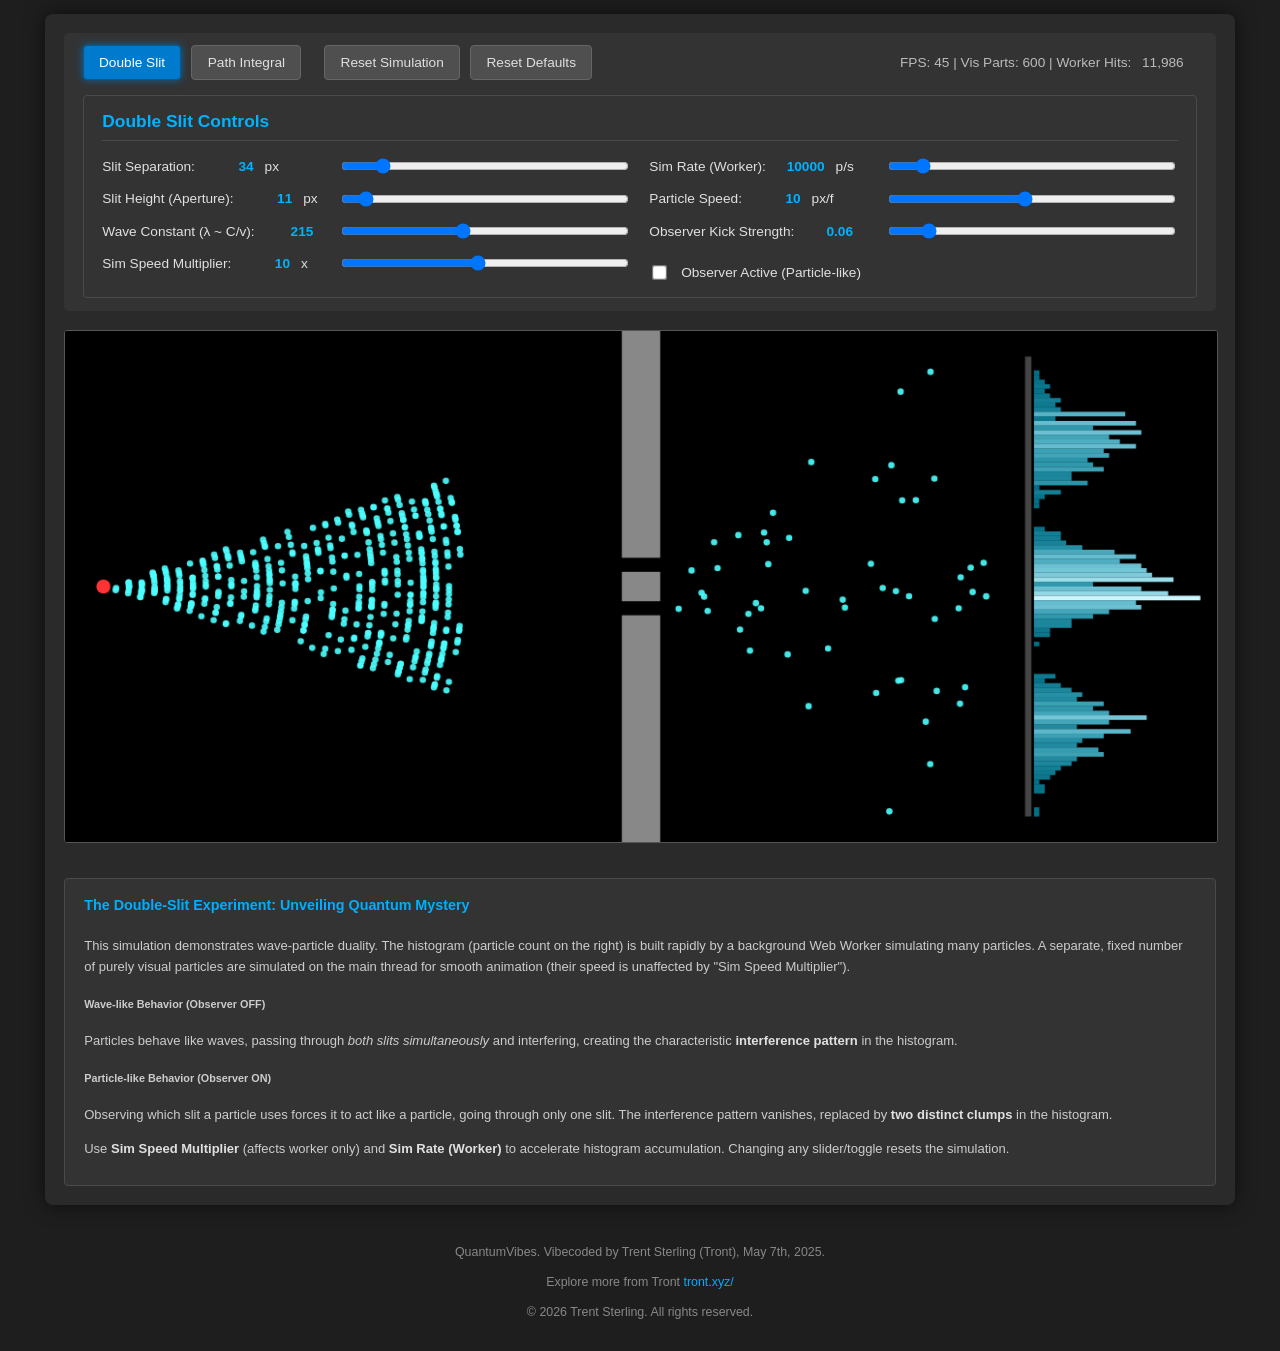
==== index.html @ 0eb5ff04 "Update index.html" ====
<!DOCTYPE html>
<html lang="en">
<head>
    <meta charset="UTF-8">
    <meta name="viewport" content="width=device-width, initial-scale=1.0">
    <title>QuantumVibes - Interactive Quantum Simulations by Trent Sterling</title>
    <meta name="description" content="Explore the mysteries of quantum mechanics with QuantumVibes, interactive Double-Slit and Path Integral simulations. Witness wave-particle duality and Feynman's path integrals. Vibecoded by Trent Sterling (Tront).">
    <meta name="keywords" content="QuantumVibes, quantum physics, double-slit experiment, path integral, Feynman diagrams, wave-particle duality, quantum simulation, interactive physics, physics visualization, Trent Sterling, Tront, HTML5 canvas, JavaScript simulation, web worker">
    <link rel="canonical" href="https://tront.xyz/quantumvibes/" />

    <!-- Open Graph / Facebook -->
    <meta property="og:type" content="website">
    <meta property="og:url" content="https://tront.xyz/quantumvibes/">
    <meta property="og:title" content="QuantumVibes - Interactive Quantum Simulations by Trent Sterling">
    <meta property="og:description" content="Explore wave-particle duality with interactive Double-Slit and Feynman's Path Integral simulations. Vibecoded by Trent Sterling (Tront).">
    <meta property="og:image" content="https://blog.tront.xyz/assets/img/tront.png">
    <meta property="og:image:type" content="image/png">
    <meta property="og:image:width" content="400">
    <meta property="og:image:height" content="400">

    <!-- Twitter -->
    <meta name="twitter:card" content="summary_large_image">
    <meta name="twitter:url" content="https://tront.xyz/quantumvibes/">
    <meta name="twitter:title" content="QuantumVibes - Interactive Quantum Simulations by Trent Sterling">
    <meta name="twitter:description" content="Explore wave-particle duality with interactive Double-Slit and Feynman's Path Integral simulations. Vibecoded by Trent Sterling (Tront).">
    <meta name="twitter:image" content="https://blog.tront.xyz/assets/img/tront.png">

    <link rel="icon" href="https://blog.tront.xyz/assets/img/tront.png" type="image/png">
    <style>
        /* CSS unchanged */
        body { background-color: #1e1e1e; color: #e0e0e0; font-family: 'Segoe UI', Tahoma, Geneva, Verdana, sans-serif; margin: 0; display: flex; flex-direction: column; align-items: center; padding-top: clamp(10px, 1.5vh, 20px); padding-bottom: clamp(10px, 1.5vh, 20px); font-size: clamp(10px, 0.9vw + 0.1vh, 16px); }
        #mainContainer { background-color: #2a2a2a; padding: clamp(10px, 1.5vw, 20px); border-radius: 8px; box-shadow: 0 0 20px rgba(0,0,0,0.6); width: clamp(700px, 90vw, 2200px); display: flex; flex-direction: column; gap: clamp(10px, 1.5vw, 20px); }
        #controlsContainer { background-color: #333; padding: clamp(0.8em, 1vw, 1.2em) clamp(1em, 1.5vw, 1.5em); border-radius: 5px; display: flex; flex-direction: column; gap: clamp(0.8em, 1.2vw, 1.2em); width: 100%; box-sizing: border-box; }
        .top-button-row { display: flex; gap: clamp(0.5em, 0.8vw, 0.8em); align-items: center; flex-wrap: wrap; }
        .control-group { border: 1px solid #4a4a4a; padding: clamp(0.8em, 1.2vw, 1.2em) clamp(1em, 1.8vw, 1.5em); border-radius: 4px; }
        .control-group h3 { margin-top: 0; margin-bottom: clamp(0.8em, 1.2vw, 1.2em); font-size: clamp(1.1em, 1.5vw, 1.4em); color: #00b3ff; border-bottom: 1px solid #4a4a4a; padding-bottom: clamp(0.4em, 0.6vw, 0.6em); }
        button { background-color: #4f4f4f; color: #e0e0e0; border: 1px solid #666; padding: clamp(0.5em, 0.7vw, 0.8em) clamp(0.8em, 1.2vw, 1.2em); border-radius: 4px; cursor: pointer; transition: background-color 0.2s, border-color 0.2s, box-shadow 0.2s; font-size: clamp(0.85em, 1.1vw, 1.1em); }
        button:hover { background-color: #5a5a5a; border-color: #777; }
        button.active { background-color: #007acc; color: white; border-color: #005c99; box-shadow: 0 0 8px rgba(0,122,204,0.7); }
        .control-row[title]:hover { position: relative; }
        .control-row[title]:hover::after { content: attr(title); position: absolute; left: 0; top: 100%; background-color: #222; color: #ddd; padding: 0.5em 0.8em; border-radius: 4px; font-size: 0.85em; white-space: nowrap; z-index: 10; border: 1px solid #555; box-shadow: 0 2px 5px rgba(0,0,0,0.3); margin-top: 0.3em; pointer-events: none; }
        input[type="range"] { flex-grow: 1; cursor: pointer; margin-left: 0.5em; min-width: 10em; }
        label { display: flex; align-items: center; gap: 0.5em; font-size: clamp(0.9em, 1.2vw, 1.1em); min-width: 17em; }
        label span { color: #00b3ff; font-weight: bold; min-width: 3.8em; text-align: right; margin-right: 0.3em; }
        input[type="checkbox"] { cursor: pointer; transform: scale(1.15); margin-right: 0.6em; accent-color: #007acc; }
        canvas { background-color: #000000; border: 1px solid #555; display: block; border-radius: 3px; width: 100%; height: auto; cursor: default;}
        canvas.pi-hover { cursor: grab; }
        canvas.pi-dragging { cursor: grabbing; }
        .perf-stats { font-size: clamp(0.9em, 1.1vw, 1.1em); color: #bbb; margin-left: auto; padding-right: 1em; white-space: nowrap; }
        .perf-stats #workerParticleCount { margin-left: 0.5em; }
        .ds-columns-container { display: flex; justify-content: space-between; gap: clamp(1em, 2vw, 1.5em); flex-wrap: wrap;}
        .ds-column { flex: 1; display: flex; flex-direction: column; gap: clamp(0.7em, 1vw, 1em); min-width: 300px;}
        .ds-column .control-row { margin-bottom: 0; display: flex; align-items: center; }
        .ds-column .control-row label { flex-shrink: 0; }
        .ds-column .control-row label[for="observer"] { min-width: unset; }
        .description-box { background-color: #333; color: #ccc; padding: clamp(0.8em, 1.2vw, 1.2em) clamp(1em, 1.5vw, 1.5em); border-radius: 4px; border: 1px solid #4a4a4a; font-size: clamp(0.85em, 1.1vw, 1.05em); line-height: 1.6; margin-top: clamp(10px, 1.5vw, 15px); }
        .description-box h4 { margin-top: 0; color: #00aeff; font-size: 1.1em; }
        .description-box p, .description-box ul { margin-bottom: 0.7em; }
        .description-box ul { margin-top: 0.3em; padding-left: 1.5em;}
        .description-box li { margin-bottom: 0.3em; }
        .description-box strong { color: #e0e0e0; }
        .footer-attribution { text-align: center; margin-top: clamp(20px, 3vh, 40px); padding-bottom: clamp(10px, 1.5vh, 20px); font-size: clamp(0.8em, 1vw, 1em); color: #888; }
        .footer-attribution p { margin-bottom: 0.25em; line-height: 1.4;}
        .footer-attribution a { color: #00aeff; text-decoration: none; }
        .footer-attribution a:hover { text-decoration: underline; }
    </style>
</head>
<body>
    <div id="mainContainer">
        <div id="controlsContainer">
            <div class="top-button-row">
                <button id="btnDoubleSlit" class="active">Double Slit</button>
                <button id="btnPathIntegral">Path Integral</button>
                <button id="btnResetSimulation" style="margin-left: clamp(0.5em, 1vw, 1em);" title="Clears current simulation data and restarts.">Reset Simulation</button>
                <button id="btnResetDefaults" title="Resets all settings to their original defaults and clears the simulation.">Reset Defaults</button>
                <div class="perf-stats">
                    FPS: <span id="fpsDisplay">--</span> | Vis Parts: <span id="particleCountDisplay">--</span>
                    <span id="workerParticleCountLabel" style="display:none;">| Worker Hits: <span id="workerParticleCount">0</span></span>
                </div>
            </div>
            <div id="doubleSlitControls" class="control-group">
                 <h3>Double Slit Controls</h3>
                 <div class="ds-columns-container">
                     <div class="ds-column">
                         <div class="control-row" title="Distance between the centers of the two slits.">
                             <label for="slitSeparation">Slit Separation: <span id="slitSeparationValue"></span>px</label>
                             <input type="range" id="slitSeparation" min="10" max="200">
                         </div>
                         <div class="control-row" title="Vertical opening size of each slit.">
                             <label for="slitHeight">Slit Height (Aperture): <span id="slitHeightValue"></span>px</label>
                             <input type="range" id="slitHeight" min="5" max="100">
                         </div>
                         <div class="control-row" title="Controls effective particle wavelength (λ ≈ C/speed).">
                             <label for="lambdaConstant">Wave Constant (λ ~ C/v): <span id="lambdaConstantValue"></span></label>
                             <input type="range" id="lambdaConstant" min="10" max="500" step="5">
                         </div>
                         <div class="control-row" title="Simulation speed multiplier for the background worker thread. Does NOT affect visual particle speed.">
                            <label for="simulationSpeedMultiplier">Sim Speed Multiplier: <span id="simulationSpeedMultiplierValue"></span>x</label>
                            <input type="range" id="simulationSpeedMultiplier" min="1" max="20" step="1">
                        </div>
                     </div>
                     <div class="ds-column">
                         <div class="control-row" title="Target simulation rate (particles/sec) for the background worker.">
                             <label for="particleRate">Sim Rate (Worker): <span id="particleRateValue"></span> p/s</label>
                             <input type="range" id="particleRate" min="100" max="100000" step="100">
                         </div>
                         <div class="control-row" title="Base speed of individual particles (visual and worker).">
                             <label for="particleSpeed">Particle Speed: <span id="particleSpeedValue"></span> px/f</label>
                             <input type="range" id="particleSpeed" min="1" max="20" step="0.1">
                         </div>
                          <div class="control-row" title="Amount of random angular deflection for observed particles.">
                             <label for="observerKickStrength">Observer Kick Strength: <span id="observerKickStrengthValue"></span></label>
                             <input type="range" id="observerKickStrength" min="0.0" max="0.5" step="0.01">
                         </div>
                         <div class="control-row" style="padding-top: 0.8em; justify-content: flex-start;" title="Toggle wave vs particle behavior. Resets simulation.">
                             <label for="observer"><input type="checkbox" id="observer"> Observer Active (Particle-like)</label>
                         </div>
                     </div>
                 </div>
             </div>
             <div id="pathIntegralControls" class="control-group" style="display:none;">
                 <h3>Path Integral Controls</h3>
                 <div class="control-row" title="Total number of random paths sampled from point A to B.">
                    <label for="numPaths">Number of Paths: <span id="numPathsValue"></span></label>
                    <input type="range" id="numPaths" min="10" max="2000" step="10">
                </div>
                <div class="control-row" title="Maximum random sideways deviation (wiggle) for path segments.">
                    <label for="wiggleAmplitude">Wiggle Amplitude: <span id="wiggleAmplitudeValue"></span>px</label>
                    <input type="range" id="wiggleAmplitude" min="0" max="300">
                </div>
                <div class="control-row" title="Number of straight line segments used to construct each random path.">
                    <label for="numSegments">Segments per Path: <span id="numSegmentsValue"></span></label>
                    <input type="range" id="numSegments" min="1" max="50">
                </div>
            </div>
        </div>
        <canvas id="simulationCanvas"></canvas>
        <div id="doubleSlitDescription" class="description-box">
             <h4>The Double-Slit Experiment: Unveiling Quantum Mystery</h4>
             <p>This simulation demonstrates wave-particle duality. The histogram (particle count on the right) is built rapidly by a background Web Worker simulating many particles. A separate, fixed number of purely visual particles are simulated on the main thread for smooth animation (their speed is unaffected by "Sim Speed Multiplier").</p>
             <h5>Wave-like Behavior (Observer OFF)</h5>
             <p>Particles behave like waves, passing through <em>both slits simultaneously</em> and interfering, creating the characteristic <strong>interference pattern</strong> in the histogram.</p>
             <h5>Particle-like Behavior (Observer ON)</h5>
             <p>Observing which slit a particle uses forces it to act like a particle, going through only one slit. The interference pattern vanishes, replaced by <strong>two distinct clumps</strong> in the histogram.</p>
             <p>Use <strong>Sim Speed Multiplier</strong> (affects worker only) and <strong>Sim Rate (Worker)</strong> to accelerate histogram accumulation. Changing any slider/toggle resets the simulation.</p>
         </div>
         <div id="pathIntegralDescription" class="description-box" style="display:none;">
             <h4>Path Integral Explorer</h4>
             <p>Illustrates Feynman's Path Integral formulation: a particle explores <strong>all possible paths simultaneously</strong> from A to B. Each path's "action" (simplified as length) determines its contribution. Paths near the <strong>least action path (bright green)</strong> contribute most. Drag A & B (paths update on release) or use sliders (paths update after you stop) to explore.</p>
         </div>
    </div>
    <div class="footer-attribution">
        <p>QuantumVibes. Vibecoded by Trent Sterling (Tront), May 7th, 2025.</p>
        <p>Explore more from Tront <a href="https://tront.xyz/" target="_blank" rel="noopener noreferrer">tront.xyz/</a></p>
        <p>&copy; <span id="current-year-qv">2025</span> Trent Sterling. All rights reserved.</p>
    </div>

    <script id="particleWorkerSource" type="javascript/worker">
        // Worker script unchanged
        let workerDsState = { particles: [], histogram: new Array(100).fill(0), HISTOGRAM_BINS: 100, emitterX: 0, emitterY: 0, barrierX: 0, barrierThickness: 0, detectorX: 0, detectorStartY: 0, detectorHeight: 0, canvasWidth: 0, canvasHeight: 0, };
        let workerDsParams = {};
        let timeSinceLastEmission_worker = 0;
        let lastWorkerLoopTime = 0;
        let workerSimIntervalId = null;
        let totalSimulatedInWorker = 0;
        const HISTOGRAM_BATCH_SIZE = 200;
        let histogramUpdateCount = 0;
        function emitParticle_worker() { const angle = (Math.random() - 0.5) * 0.6; const speed_scaled = workerDsParams.particleSpeed * (workerDsState.canvasWidth / 900); workerDsState.particles.push({ x: workerDsState.emitterX, y: workerDsState.emitterY, vx: speed_scaled * Math.cos(angle), vy: speed_scaled * Math.sin(angle), age: 0, maxAge: (workerDsState.canvasWidth / Math.max(0.1, speed_scaled)) * 1.6, isWave: !workerDsParams.observer, passedSlitPlane: false, slitPassed: 0, id: Math.random() }); }
        function updateSimulation_worker(deltaTime) { if (!workerDsParams.particleRate) return; timeSinceLastEmission_worker += deltaTime; const emissionInterval = 1000 / workerDsParams.particleRate; let emittedThisFrame = 0; while (timeSinceLastEmission_worker >= emissionInterval) { if (workerDsState.particles.length < 100000) { emitParticle_worker(); emittedThisFrame++; } timeSinceLastEmission_worker -= emissionInterval; } totalSimulatedInWorker += emittedThisFrame; for (let i = workerDsState.particles.length - 1; i >= 0; i--) { const p = workerDsState.particles[i]; const prevX = p.x; p.x += p.vx; p.y += p.vy; p.age++; if (p.age > p.maxAge || p.x < -10 || p.y < -10 || p.y > workerDsState.canvasHeight + 10 || p.x > workerDsState.canvasWidth + 20) { workerDsState.particles.splice(i, 1); continue; } if (!p.passedSlitPlane && p.x >= workerDsState.barrierX && prevX < workerDsState.barrierX + workerDsState.barrierThickness) { let yAtBarrierFront = p.y; if (prevX < workerDsState.barrierX && p.x >= workerDsState.barrierX) { const t = (workerDsState.barrierX - prevX) / (p.vx || 1e-6); yAtBarrierFront = (p.y - p.vy) + p.vy * t; } p.passedSlitPlane = true; const actualSlitSeparation = workerDsParams.slitSeparation * (workerDsState.canvasHeight / 400); const actualSlitHeight = workerDsParams.slitHeight * (workerDsState.canvasHeight / 400); const slit1_y_top = workerDsState.emitterY - actualSlitSeparation / 2 - actualSlitHeight / 2; const slit1_y_bottom = slit1_y_top + actualSlitHeight; const slit2_y_top = workerDsState.emitterY + actualSlitSeparation / 2 - actualSlitHeight / 2; const slit2_y_bottom = slit2_y_top + actualSlitHeight; const inSlit1 = (yAtBarrierFront >= slit1_y_top && yAtBarrierFront <= slit1_y_bottom); const inSlit2 = (yAtBarrierFront >= slit2_y_top && yAtBarrierFront <= slit2_y_bottom); if (!inSlit1 && !inSlit2 && p.x < workerDsState.barrierX + workerDsState.barrierThickness) { workerDsState.particles.splice(i, 1); continue; } if (!inSlit1 && !inSlit2) { workerDsState.particles.splice(i, 1); continue; } let y_final_on_detector; const distSlitScreen = workerDsState.detectorX - workerDsState.barrierX; const speed_scaled = workerDsParams.particleSpeed * (workerDsState.canvasWidth / 900); if (p.isWave) { p.slitPassed = inSlit1 ? 1 : (inSlit2 ? 2 : 0); const lambda = workerDsParams.lambdaConstant / Math.max(0.1, speed_scaled); let attempts = 0; const MAX_ATTEMPTS = 250; while (attempts < MAX_ATTEMPTS) { const rand_y_rel = (Math.random() - 0.5) * (workerDsState.detectorHeight * 1.5); const sinc_arg = (Math.PI * actualSlitHeight * rand_y_rel) / (lambda * distSlitScreen); let diff_factor = (Math.abs(sinc_arg) > 1e-6) ? Math.pow(Math.sin(sinc_arg) / sinc_arg, 2) : 1.0; const int_arg = Math.PI * actualSlitSeparation * rand_y_rel / (lambda * distSlitScreen); const int_factor = Math.pow(Math.cos(int_arg), 2); if (Math.random() < (diff_factor * int_factor)) { y_final_on_detector = workerDsState.emitterY + rand_y_rel; break; } attempts++; } if (y_final_on_detector === undefined) {  const target_y_offset = (yAtBarrierFront - workerDsState.emitterY) * (distSlitScreen / (workerDsState.barrierX - workerDsState.emitterX)); y_final_on_detector = workerDsState.emitterY + target_y_offset; } } else { p.slitPassed = inSlit1 ? 1 : 2; const y_slit_center = (p.slitPassed === 1) ? (slit1_y_top + actualSlitHeight / 2) : (slit2_y_top + actualSlitHeight / 2); const ideal_y = workerDsState.emitterY + (y_slit_center - workerDsState.emitterY) * (workerDsState.detectorX - workerDsState.emitterX) / (workerDsState.barrierX - workerDsState.emitterX); const max_spread = distSlitScreen * Math.tan(workerDsParams.observerKickStrength); y_final_on_detector = ideal_y + (Math.random() - 0.5) * 2 * max_spread; } const angle_target = Math.atan2(y_final_on_detector - p.y, workerDsState.detectorX - p.x); p.vx = speed_scaled * Math.cos(angle_target); p.vy = speed_scaled * Math.sin(angle_target); } if (p.x - p.vx < workerDsState.detectorX && p.x >= workerDsState.detectorX) { const t = (workerDsState.detectorX - (p.x - p.vx)) / (p.vx || 1e-6); const y_at_detector = (p.y - p.vy) + p.vy * t; if (y_at_detector >= workerDsState.detectorStartY && y_at_detector <= workerDsState.detectorStartY + workerDsState.detectorHeight) { const binIndex = Math.floor(((y_at_detector - workerDsState.detectorStartY) / workerDsState.detectorHeight) * workerDsState.HISTOGRAM_BINS); if (binIndex >= 0 && binIndex < workerDsState.HISTOGRAM_BINS) { workerDsState.histogram[binIndex]++; histogramUpdateCount++; } } workerDsState.particles.splice(i, 1); continue; } } if (histogramUpdateCount >= HISTOGRAM_BATCH_SIZE) { self.postMessage({ type: 'histogram_batch', histogram: workerDsState.histogram, totalSimulated: totalSimulatedInWorker }); histogramUpdateCount = 0; } }
        function workerLoop() { const now = performance.now(); const deltaTime = now - (lastWorkerLoopTime || now); lastWorkerLoopTime = now; const effectiveDeltaTime = Math.min(deltaTime, 100); const multiplier = workerDsParams.simulationSpeedMultiplier || 1; for (let i = 0; i < multiplier; i++) { updateSimulation_worker(effectiveDeltaTime / multiplier); } }
        self.onmessage = function(e) { const msg = e.data; switch(msg.type) { case 'init': case 'params_update': workerDsParams = msg.dsParams; workerDsState = { ...workerDsState, ...msg.simGeometry }; workerDsState.particles = []; workerDsState.histogram.fill(0); totalSimulatedInWorker = 0; histogramUpdateCount = 0; timeSinceLastEmission_worker = 0; lastWorkerLoopTime = performance.now(); if (!workerSimIntervalId && workerDsParams.particleRate > 0) { workerSimIntervalId = setInterval(workerLoop, 16); } else if (workerSimIntervalId && (workerDsParams.particleRate === 0 || !workerDsParams.particleRate)) { clearInterval(workerSimIntervalId); workerSimIntervalId = null; } self.postMessage({ type: 'histogram_batch', histogram: workerDsState.histogram, totalSimulated: totalSimulatedInWorker }); break; case 'reset': workerDsState.particles = []; workerDsState.histogram.fill(0); totalSimulatedInWorker = 0; histogramUpdateCount = 0; timeSinceLastEmission_worker = 0; self.postMessage({ type: 'histogram_batch', histogram: workerDsState.histogram, totalSimulated: totalSimulatedInWorker }); break; } };
    </script>

    <script>
        // Main JavaScript unchanged
        let currentMode = 'double-slit';
        let canvas, ctx, animationFrameId;
        let lastTimestamp = 0; 
        let frameCount = 0, lastFpsUpdate = 0;
        let fpsDisplay, particleCountDisplay, workerParticleCountLabel, workerParticleCountDisplay;

        const DESIGN_WIDTH = 900; const DESIGN_HEIGHT = 400;
        let particleWorker;
        let mainThreadTimeSinceLastEmission = 0;
        
        const MAIN_THREAD_MAX_VISUALS = 500; 
        const MAIN_THREAD_EMISSION_RATE_LIMIT = 1000;

        const dsState = { mainThreadParticles: [], histogram: new Array(100).fill(0), maxHistogramValue: 0, HISTOGRAM_BINS: 100, emitterX_base: 30, emitterY_base_factor: 0.5, barrierX_base_factor: 0.5, barrierThickness_base: 30, detectorX_base_from_right: 150, detectorWidth_base: 5, detectorHeight_base_factor: 0.9, detectorStartY_base_factor: 0.05, emitterX: 0, emitterY: 0, barrierX: 0, barrierThickness: 0, detectorX: 0, detectorWidth: 0, detectorHeight: 0, detectorStartY: 0, };
        
        const dsParams_initial = {
            slitSeparation: 34, slitHeight: 11, particleRate: 10000, particleSpeed: 10,   
            lambdaConstant: 215, observer: false, observerKickStrength: 0.06,
            simulationSpeedMultiplier: 10, 
        };
        let dsParams = { ...dsParams_initial };

        const piState = { paths: [], minActionPath: null, minAction: Infinity, maxAction: 0, pointA_x_base: 50, pointA_y_base_from_bottom: 50, pointB_x_base_from_right: 50, pointB_y_base_from_top: 50, pointA: {}, pointB: {}, draggingPoint: null, dragPointRadius_base: 7, needsRedraw: true, offscreenCanvas: null, offscreenCtx: null, };
        const piParams_initial = { numPaths: 150, wiggleAmplitude: 100, numSegments: 15 };
        let piParams = { ...piParams_initial };
        const PI_CONSTS = { MIN_PATH_OPACITY: 0.01, MAX_PATH_OPACITY: 0.45 };

        function debounce(func, delay) { let timeout; return function(...args) { clearTimeout(timeout); timeout = setTimeout(() => func.apply(this, args), delay); }; }
        const debouncedGeneratePathsForSliders = debounce(() => { if (currentMode === 'path-integral') { generatePaths(); } }, 250);

        window.addEventListener('DOMContentLoaded', () => {
             canvas = document.getElementById('simulationCanvas'); ctx = canvas.getContext('2d');
             fpsDisplay = document.getElementById('fpsDisplay'); particleCountDisplay = document.getElementById('particleCountDisplay');
             workerParticleCountLabel = document.getElementById('workerParticleCountLabel'); workerParticleCountDisplay = document.getElementById('workerParticleCount');
             piState.offscreenCanvas = document.createElement('canvas'); piState.offscreenCtx = piState.offscreenCanvas.getContext('2d');
             try { const workerScriptContent = document.getElementById('particleWorkerSource').textContent; const workerBlob = new Blob([workerScriptContent], { type: 'application/javascript' }); particleWorker = new Worker(URL.createObjectURL(workerBlob)); particleWorker.onmessage = handleWorkerMessage;
             } catch (e) { console.error("Failed to initialize Web Worker:", e); alert("Error: Could not start simulation worker."); }
             setupControls(); updateAllControlDisplays();
             resizeCanvasAndSim(); window.addEventListener('resize', debounce(resizeCanvasAndSim, 150));
             setupCanvasMouseEvents(); animationLoop(0);

             // Initialize current year in footer
            const currentYearQvEl = document.getElementById('current-year-qv');
            if (currentYearQvEl) {
                currentYearQvEl.textContent = new Date().getFullYear();
            }
         });
        
        function getSimGeometry() { return { emitterX: dsState.emitterX, emitterY: dsState.emitterY, barrierX: dsState.barrierX, barrierThickness: dsState.barrierThickness, detectorX: dsState.detectorX, detectorStartY: dsState.detectorStartY, detectorHeight: dsState.detectorHeight, canvasWidth: canvas.width, canvasHeight: canvas.height }; }
        
        function resizeCanvasAndSim() {
            const mainContainer = document.getElementById('mainContainer');
            const containerWidth = mainContainer.clientWidth;
            canvas.width = containerWidth;
            canvas.height = containerWidth * (DESIGN_HEIGHT / DESIGN_WIDTH);

            if (piState.offscreenCanvas) {
                piState.offscreenCanvas.width = canvas.width;
                piState.offscreenCanvas.height = canvas.height;
            }
            dsState.emitterX = canvas.width * (dsState.emitterX_base / DESIGN_WIDTH);
            dsState.emitterY = canvas.height * dsState.emitterY_base_factor;
            dsState.barrierThickness = Math.max(1, canvas.width * (dsState.barrierThickness_base / DESIGN_WIDTH));
            dsState.barrierX = canvas.width * dsState.barrierX_base_factor - dsState.barrierThickness / 2;
            dsState.detectorX = canvas.width - (canvas.width * (dsState.detectorX_base_from_right / DESIGN_WIDTH));
            dsState.detectorWidth = Math.max(1, canvas.width * (dsState.detectorWidth_base / DESIGN_WIDTH));
            dsState.detectorHeight = canvas.height * dsState.detectorHeight_base_factor;
            dsState.detectorStartY = canvas.height * dsState.detectorStartY_base_factor;

            if(piState.pointA) { 
                piState.pointA.x = canvas.width * (piState.pointA_x_base / DESIGN_WIDTH);
                piState.pointA.y = canvas.height - (canvas.height * (piState.pointA_y_base_from_bottom / DESIGN_HEIGHT));
            }
            if(piState.pointB) { 
                piState.pointB.x = canvas.width - (canvas.width * (piState.pointB_x_base_from_right / DESIGN_WIDTH));
                piState.pointB.y = canvas.height * (piState.pointB_y_base_from_top / DESIGN_HEIGHT);
            }

            if (ctx) resetSimulationState();
        }
        
        function resetSimulationState() { dsState.mainThreadParticles = []; clearHistogram(); mainThreadTimeSinceLastEmission = 0; if (currentMode === 'double-slit' && particleWorker) { particleWorker.postMessage({ type: 'params_update', dsParams: dsParams, simGeometry: getSimGeometry() }); workerParticleCountLabel.style.display = 'inline'; } else if (currentMode === 'path-integral' && ctx && piState.offscreenCtx) { piState.paths = []; piState.minAction = Infinity; piState.maxAction = 0; piState.minActionPath = null; piState.needsRedraw = true; generatePaths(); workerParticleCountLabel.style.display = 'none'; } }
        function handleWorkerMessage(e) { const msg = e.data; if (msg.type === 'histogram_batch') { dsState.histogram = msg.histogram; dsState.maxHistogramValue = 0; for (let i = 0; i < dsState.HISTOGRAM_BINS; i++) { if (dsState.histogram[i] > dsState.maxHistogramValue) { dsState.maxHistogramValue = dsState.histogram[i]; } } if (workerParticleCountDisplay) workerParticleCountDisplay.textContent = msg.totalSimulated.toLocaleString(); } }
        function clearHistogram() { dsState.histogram.fill(0); dsState.maxHistogramValue = 0; if (workerParticleCountDisplay) workerParticleCountDisplay.textContent = '0'; if (particleWorker && currentMode === 'double-slit') particleWorker.postMessage({ type: 'reset' }); }
        function resetToDefaults() { Object.assign(dsParams, dsParams_initial); Object.assign(piParams, piParams_initial); updateAllControlDisplays(); resetSimulationState(); }
        
        function updateAllControlDisplays() {
            Object.keys(dsParams_initial).forEach(id => { 
                const input = document.getElementById(id);
                const valueSpan = document.getElementById(id + 'Value');
                if (dsParams.hasOwnProperty(id)) {
                    if (input) {
                        if (input.type === 'checkbox') input.checked = dsParams[id];
                        else input.value = dsParams[id];
                    }
                    if (valueSpan) valueSpan.textContent = dsParams[id];
                }
            });
            Object.keys(piParams_initial).forEach(id => {
                const input = document.getElementById(id);
                const valueSpan = document.getElementById(id + 'Value');
                if (piParams.hasOwnProperty(id)) {
                    if (input) input.value = piParams[id];
                    if (valueSpan) valueSpan.textContent = piParams[id];
                }
            });
        }

        function setupControls() { document.getElementById('btnDoubleSlit').addEventListener('click', () => switchMode('double-slit')); document.getElementById('btnPathIntegral').addEventListener('click', () => switchMode('path-integral')); document.getElementById('btnResetSimulation').addEventListener('click', resetSimulationState); document.getElementById('btnResetDefaults').addEventListener('click', resetToDefaults); 
            Object.keys(dsParams_initial).forEach(id => { 
                const input = document.getElementById(id);
                if (!input) return; 
                const eventType = input.type === 'checkbox' ? 'change' : 'input';
                input.addEventListener(eventType, (e) => {
                    if (input.type === 'checkbox') dsParams[id] = e.target.checked;
                    else dsParams[id] = parseFloat(e.target.value);
                    const valueSpan = document.getElementById(id + 'Value');
                    if (valueSpan) valueSpan.textContent = (input.type === 'checkbox' ? dsParams[id] : e.target.value);
                    if (currentMode === 'double-slit') { 
                        resetSimulationState();
                    }
                });
            });
            Object.keys(piParams).forEach(id => { const input = document.getElementById(id); if (!input) return; input.addEventListener('input', (e) => { piParams[id] = parseFloat(e.target.value); document.getElementById(id + 'Value').textContent = e.target.value; if (currentMode === 'path-integral') debouncedGeneratePathsForSliders(); }); });
        }

        function switchMode(mode) { currentMode = mode; document.getElementById('btnDoubleSlit').classList.toggle('active', mode === 'double-slit'); document.getElementById('btnPathIntegral').classList.toggle('active', mode === 'path-integral'); document.getElementById('doubleSlitControls').style.display = (mode === 'double-slit') ? 'block' : 'none'; document.getElementById('pathIntegralControls').style.display = (mode === 'path-integral') ? 'block' : 'none'; document.getElementById('doubleSlitDescription').style.display = (mode === 'double-slit') ? 'block' : 'none'; document.getElementById('pathIntegralDescription').style.display = (mode === 'path-integral') ? 'block' : 'none'; workerParticleCountLabel.style.display = (mode === 'double-slit') ? 'inline' : 'none'; canvas.className = ''; resetSimulationState(); }
        function setupCanvasMouseEvents() { let rect = canvas.getBoundingClientRect(); canvas.addEventListener('mousedown', (e) => { if (currentMode !== 'path-integral') return; rect = canvas.getBoundingClientRect(); const mouseX = (e.clientX - rect.left) * (canvas.width / rect.width); const mouseY = (e.clientY - rect.top) * (canvas.height / rect.height); const scaledRadius = piState.dragPointRadius_base * (canvas.width / DESIGN_WIDTH) * 1.5; if (Math.hypot(mouseX - piState.pointA.x, mouseY - piState.pointA.y) < scaledRadius) { piState.draggingPoint = 'A'; } else if (Math.hypot(mouseX - piState.pointB.x, mouseY - piState.pointB.y) < scaledRadius) { piState.draggingPoint = 'B'; } if (piState.draggingPoint) { canvas.classList.add('pi-dragging'); canvas.classList.remove('pi-hover'); piState.needsRedraw = true; } }); canvas.addEventListener('mousemove', (e) => { if (currentMode !== 'path-integral') return; rect = canvas.getBoundingClientRect(); const mouseX = (e.clientX - rect.left) * (canvas.width / rect.width); const mouseY = (e.clientY - rect.top) * (canvas.height / rect.height); if (piState.draggingPoint) { const targetPoint = piState.draggingPoint === 'A' ? piState.pointA : piState.pointB; targetPoint.x = Math.max(0, Math.min(canvas.width, mouseX)); targetPoint.y = Math.max(0, Math.min(canvas.height, mouseY)); piState.needsRedraw = true; } else { const scaledRadius = piState.dragPointRadius_base * (canvas.width / DESIGN_WIDTH) * 1.5; if (Math.hypot(mouseX - piState.pointA.x, mouseY - piState.pointA.y) < scaledRadius || Math.hypot(mouseX - piState.pointB.x, mouseY - piState.pointB.y) < scaledRadius) { canvas.classList.add('pi-hover'); } else { canvas.classList.remove('pi-hover'); } } }); window.addEventListener('mouseup', (e) => { if (piState.draggingPoint) { generatePaths(); piState.draggingPoint = null; canvas.classList.remove('pi-dragging'); const moveEvent = new MouseEvent('mousemove', { bubbles: true, cancelable: true, clientX: e.clientX, clientY: e.clientY }); canvas.dispatchEvent(moveEvent); } }); canvas.addEventListener('mouseleave', () => { if (!piState.draggingPoint) { canvas.classList.remove('pi-hover'); } }); }
        
        function animationLoop(timestamp) { if (!canvas || !ctx) return; animationFrameId = requestAnimationFrame(animationLoop); const deltaTime = Math.min((timestamp - lastTimestamp) || 0, 50); lastTimestamp = timestamp; frameCount++; if (timestamp - lastFpsUpdate > 1000) { fpsDisplay.textContent = frameCount; frameCount = 0; lastFpsUpdate = timestamp; } let visualItemCount = 0; if (currentMode === 'double-slit') { updateDoubleSlit_main(deltaTime); visualItemCount = dsState.mainThreadParticles.length; } else { visualItemCount = piState.paths.length; } particleCountDisplay.textContent = visualItemCount; let needsClearAndDraw = currentMode === 'double-slit' || (currentMode === 'path-integral' && piState.needsRedraw); if (needsClearAndDraw) { ctx.fillStyle = '#000000'; ctx.fillRect(0, 0, canvas.width, canvas.height); } if (currentMode === 'double-slit') { renderDoubleSlit(); } else if (currentMode === 'path-integral') { if (piState.needsRedraw) { renderPathIntegral(); piState.needsRedraw = false; } } }
        
        function emitParticle_main() { const angle = (Math.random() - 0.5) * 0.6; const speed_scaled = dsParams.particleSpeed * (canvas.width / DESIGN_WIDTH); dsState.mainThreadParticles.push({ x: dsState.emitterX, y: dsState.emitterY, vx: speed_scaled * Math.cos(angle), vy: speed_scaled * Math.sin(angle), age: 0, maxAge: (canvas.width / Math.max(0.1, speed_scaled)) * 1.6, isWave: !dsParams.observer, passedSlitPlane: false, slitPassed: 0 }); }
        
        function updateDoubleSlit_main(deltaTime) { 
            mainThreadTimeSinceLastEmission += deltaTime; 
            
            const targetVisualCount = MAIN_THREAD_MAX_VISUALS; 
            const mainThreadEmissionRate = Math.min(MAIN_THREAD_EMISSION_RATE_LIMIT, targetVisualCount * 2);
            const mainThreadEmissionInterval = 1000 / mainThreadEmissionRate; 

            while (mainThreadTimeSinceLastEmission >= mainThreadEmissionInterval && dsState.mainThreadParticles.length < targetVisualCount * 1.2) { 
                emitParticle_main(); 
                mainThreadTimeSinceLastEmission -= mainThreadEmissionInterval; 
            } 
            
            for (let i = dsState.mainThreadParticles.length - 1; i >= 0; i--) { 
                const p = dsState.mainThreadParticles[i]; const prevX = p.x; p.x += p.vx; p.y += p.vy; p.age++; 
                if (p.age > p.maxAge || p.x < -10 || p.y < -10 || p.y > canvas.height + 10 || p.x > canvas.width + 20) { dsState.mainThreadParticles.splice(i, 1); continue; } 
                
                if (!p.passedSlitPlane && p.x >= dsState.barrierX && prevX < dsState.barrierX + dsState.barrierThickness) { 
                    let yAtBarrierFront = p.y; if (prevX < dsState.barrierX && p.x >= dsState.barrierX) { const t = (dsState.barrierX - prevX) / (p.vx || 1e-6); yAtBarrierFront = (p.y - p.vy) + p.vy * t; } 
                    p.passedSlitPlane = true; 
                    const actualSlitSeparation = dsParams.slitSeparation * (canvas.height / DESIGN_HEIGHT); 
                    const actualSlitHeight = dsParams.slitHeight * (canvas.height / DESIGN_HEIGHT); 
                    const slit1_y_top = dsState.emitterY - actualSlitSeparation / 2 - actualSlitHeight / 2; 
                    const slit1_y_bottom = slit1_y_top + actualSlitHeight; 
                    const slit2_y_top = dsState.emitterY + actualSlitSeparation / 2 - actualSlitHeight / 2; 
                    const slit2_y_bottom = slit2_y_top + actualSlitHeight; 
                    const inSlit1 = (yAtBarrierFront >= slit1_y_top && yAtBarrierFront <= slit1_y_bottom); 
                    const inSlit2 = (yAtBarrierFront >= slit2_y_top && yAtBarrierFront <= slit2_y_bottom); 

                    if (!inSlit1 && !inSlit2 && p.x < dsState.barrierX + dsState.barrierThickness) { dsState.mainThreadParticles.splice(i, 1); continue; } 
                    if (!inSlit1 && !inSlit2) { dsState.mainThreadParticles.splice(i, 1); continue; } 
                    
                    let y_final_on_detector; 
                    const distSlitScreen = dsState.detectorX - (dsState.barrierX); 
                    const speed_scaled = dsParams.particleSpeed * (canvas.width / DESIGN_WIDTH); 

                    if (p.isWave) { 
                        p.slitPassed = inSlit1 ? 1 : (inSlit2 ? 2 : 0); 
                        const lambda = dsParams.lambdaConstant / Math.max(0.1, speed_scaled); 
                        let attempts = 0; const MAX_ATTEMPTS = 250; 
                        while (attempts < MAX_ATTEMPTS) { 
                            const rand_y_rel = (Math.random() - 0.5) * (dsState.detectorHeight * 1.5); 
                            const sinc_arg = (Math.PI * actualSlitHeight * rand_y_rel) / (lambda * distSlitScreen); 
                            let diff_factor = (Math.abs(sinc_arg) > 1e-6) ? Math.pow(Math.sin(sinc_arg) / sinc_arg, 2) : 1.0; 
                            const int_arg = Math.PI * actualSlitSeparation * rand_y_rel / (lambda * distSlitScreen); 
                            const int_factor = Math.pow(Math.cos(int_arg), 2); 
                            if (Math.random() < (diff_factor * int_factor)) { y_final_on_detector = dsState.emitterY + rand_y_rel; break; } 
                            attempts++; 
                        } 
                        if (y_final_on_detector === undefined) { const target_y_offset = (yAtBarrierFront - dsState.emitterY) * (distSlitScreen / (dsState.barrierX - dsState.emitterX)); y_final_on_detector = dsState.emitterY + target_y_offset; } 
                    } else { 
                        p.slitPassed = inSlit1 ? 1 : 2; 
                        const y_slit_center = (p.slitPassed === 1) ? (slit1_y_top + actualSlitHeight / 2) : (slit2_y_top + actualSlitHeight / 2); 
                        const ideal_y = dsState.emitterY + (y_slit_center - dsState.emitterY) * (dsState.detectorX - dsState.emitterX) / (dsState.barrierX - dsState.emitterX); 
                        const max_spread = distSlitScreen * Math.tan(dsParams.observerKickStrength); 
                        y_final_on_detector = ideal_y + (Math.random() - 0.5) * 2 * max_spread; 
                    } 
                    const angle_target = Math.atan2(y_final_on_detector - p.y, dsState.detectorX - p.x); 
                    p.vx = speed_scaled * Math.cos(angle_target); p.vy = speed_scaled * Math.sin(angle_target); 
                } 
                if (p.x - p.vx < dsState.detectorX && p.x >= dsState.detectorX) { dsState.mainThreadParticles.splice(i, 1); continue; } 
            } 
        }
        function renderDoubleSlit() { ctx.fillStyle = '#888888'; const barrierRenderX = dsState.barrierX; const scaledSlitSeparation = dsParams.slitSeparation * (canvas.height / DESIGN_HEIGHT); const scaledSlitHeight = dsParams.slitHeight * (canvas.height / DESIGN_HEIGHT); const s1_top = dsState.emitterY - scaledSlitSeparation / 2 - scaledSlitHeight / 2; const s1_bottom = s1_top + scaledSlitHeight; const s2_top = dsState.emitterY + scaledSlitSeparation / 2 - scaledSlitHeight / 2; const s2_bottom = s2_top + scaledSlitHeight; if (s1_top > 0) ctx.fillRect(barrierRenderX, 0, dsState.barrierThickness, s1_top); const middle_barrier_height = s2_top - s1_bottom; if (middle_barrier_height > 0) ctx.fillRect(barrierRenderX, s1_bottom, dsState.barrierThickness, middle_barrier_height); if (s2_bottom < canvas.height) ctx.fillRect(barrierRenderX, s2_bottom, dsState.barrierThickness, canvas.height - s2_bottom); const emitterRadius = canvas.width * (5.5 / DESIGN_WIDTH); ctx.fillStyle = 'hsl(0, 100%, 60%)'; ctx.beginPath(); ctx.arc(dsState.emitterX, dsState.emitterY, emitterRadius, 0, 2 * Math.PI); ctx.fill(); const particleRadius = Math.max(1, canvas.width * (2.5 / DESIGN_WIDTH)); 
            dsState.mainThreadParticles.forEach(p => {
                const baseOpacity = 0.9; 
                let particleColor; 
                if (dsParams.observer) {particleColor = p.slitPassed === 1 ? `hsla(35,100%,60%,${baseOpacity})` : p.slitPassed === 2 ? `hsla(200,100%,60%,${baseOpacity})` : `hsla(180,100%,65%,${baseOpacity})`;} 
                else {particleColor = `hsla(180,100%,65%,${baseOpacity})`;} 
                ctx.fillStyle = particleColor; ctx.beginPath(); ctx.arc(p.x, p.y, particleRadius, 0, 2 * Math.PI); ctx.fill(); 
            }); 
            ctx.fillStyle = '#454545'; ctx.fillRect(dsState.detectorX, dsState.detectorStartY, dsState.detectorWidth, dsState.detectorHeight); const binRH = dsState.detectorHeight / dsState.HISTOGRAM_BINS, maxBL = canvas.width - (dsState.detectorX + dsState.detectorWidth) - (canvas.width * (15/DESIGN_WIDTH)) ; for (let i = 0; i < dsState.HISTOGRAM_BINS; i++) { if (dsState.histogram[i] > 0) { const normC = dsState.histogram[i] / (dsState.maxHistogramValue || 1); const lightness = 50 + normC * 40; const alpha = 0.5 + normC * 0.5; ctx.fillStyle = `hsla(190, 100%, ${lightness}%, ${alpha})`; ctx.fillRect(dsState.detectorX + dsState.detectorWidth + (canvas.width * (2/DESIGN_WIDTH)), dsState.detectorStartY + i * binRH, normC * maxBL, binRH); } } 
        }
        function generatePaths() { piState.paths = []; piState.minAction = Infinity; piState.maxAction = 0; piState.minActionPath = null; const { A, B } = { A: piState.pointA, B: piState.pointB }; const scaledWiggleAmplitude = piParams.wiggleAmplitude * (canvas.width / DESIGN_WIDTH); for (let i = 0; i < piParams.numPaths; i++) { const pts = [{ ...A }]; let act = 0; for (let j = 1; j < piParams.numSegments; j++) { const t = j / piParams.numSegments; const iX = A.x * (1 - t) + B.x * t; const iY = A.y * (1 - t) + B.y * t; pts.push({ x: iX + (Math.random() - .5) * scaledWiggleAmplitude, y: iY + (Math.random() - .5) * scaledWiggleAmplitude }); } pts.push({ ...B }); for (let k = 0; k < pts.length - 1; k++) act += Math.hypot(pts[k+1].x - pts[k].x, pts[k+1].y - pts[k].y); piState.paths.push({ points: pts, action: act }); if (act < piState.minAction) { piState.minAction = act; piState.minActionPath = pts; } if (act > piState.maxAction) piState.maxAction = act; } if (piState.minAction === piState.maxAction && piState.maxAction !== 0) piState.maxAction += 1e-6; else if(piState.minAction === piState.maxAction && piState.maxAction === 0) piState.maxAction = 1e-6; renderPathsToOffscreenCanvas(); piState.needsRedraw = true; }
        function renderPathsToOffscreenCanvas() { if (!piState.offscreenCtx) return; const oCtx = piState.offscreenCtx; oCtx.clearRect(0, 0, piState.offscreenCanvas.width, piState.offscreenCanvas.height); const lineWidthBase = Math.max(0.5, piState.offscreenCanvas.width * (1/DESIGN_WIDTH)); const minActionLineWidth = Math.max(1, piState.offscreenCanvas.width * (2.5/DESIGN_WIDTH)); piState.paths.forEach(pd => { if (pd.points === piState.minActionPath) return; const { points: pts, action: act } = pd, dAct = act - piState.minAction, actR = Math.max(1e-6, piState.maxAction - piState.minAction); let relAct = Math.min(1, Math.max(0, dAct / actR)), hue = 120 * (1 - relAct), opac = PI_CONSTS.MAX_PATH_OPACITY * (1 - Math.sqrt(relAct)); opac = Math.max(PI_CONSTS.MIN_PATH_OPACITY, opac); oCtx.strokeStyle = `hsla(${hue},100%,50%,${opac})`; oCtx.lineWidth = lineWidthBase; oCtx.beginPath(); oCtx.moveTo(pts[0].x, pts[0].y); for (let k = 1; k < pts.length; k++)oCtx.lineTo(pts[k].x, pts[k].y); oCtx.stroke(); }); if (piState.minActionPath) { oCtx.strokeStyle = '#00ff00'; oCtx.lineWidth = minActionLineWidth; oCtx.beginPath(); oCtx.moveTo(piState.minActionPath[0].x, piState.minActionPath[0].y); for (let k = 1; k < piState.minActionPath.length; k++) oCtx.lineTo(piState.minActionPath[k].x, piState.minActionPath[k].y); oCtx.stroke(); } }
        function renderPathIntegral() { if (piState.offscreenCanvas) { ctx.drawImage(piState.offscreenCanvas, 0, 0); } const pointRadius = Math.max(2, piState.dragPointRadius_base * (canvas.width / DESIGN_WIDTH)); ctx.fillStyle = 'hsl(0, 100%, 60%)'; ctx.font = `${Math.max(10, canvas.width * (14/DESIGN_WIDTH))}px Segoe UI`; ctx.beginPath(); ctx.arc(piState.pointA.x, piState.pointA.y, pointRadius, 0, 2 * Math.PI); ctx.fill(); ctx.fillText('A', piState.pointA.x - pointRadius*2.5, piState.pointA.y + pointRadius*0.8); ctx.beginPath(); ctx.arc(piState.pointB.x, piState.pointB.y, pointRadius, 0, 2 * Math.PI); ctx.fill(); ctx.fillText('B', piState.pointB.x + pointRadius*1.7, piState.pointB.y + pointRadius*0.8); }
        
        window.addEventListener('blur', () => { if (animationFrameId) cancelAnimationFrame(animationFrameId); });
        window.addEventListener('focus', () => { lastTimestamp = performance.now(); if (animationFrameId) cancelAnimationFrame(animationFrameId); animationFrameId = requestAnimationFrame(animationLoop); });
    </script>
</body>
</html>
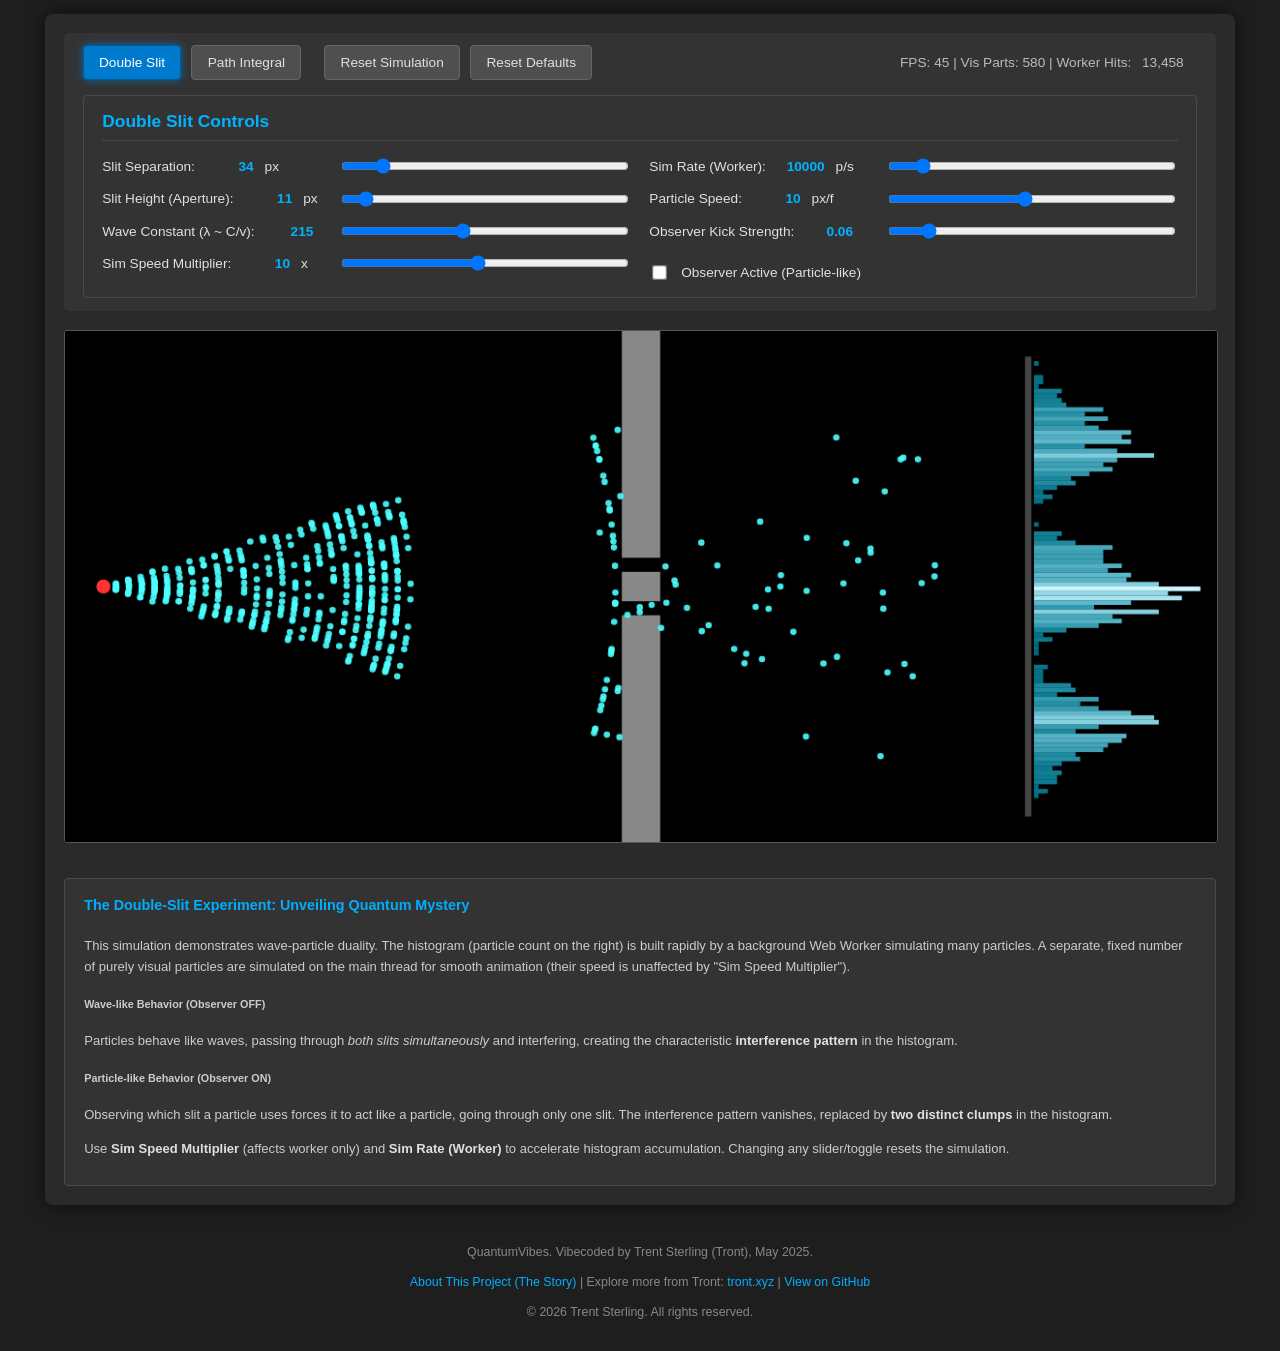
==== commit 775229a8: "Update index.html added footer stuff" ====
--- a/index.html
+++ b/index.html
@@ -68,6 +68,7 @@
 </head>
 <body>
     <div id="mainContainer">
+        <!-- ALL EXISTING APP CONTENT (CONTROLS, CANVAS, DESCRIPTIONS) REMAINS UNCHANGED -->
         <div id="controlsContainer">
             <div class="top-button-row">
                 <button id="btnDoubleSlit" class="active">Double Slit</button>
@@ -150,11 +151,18 @@
              <p>Illustrates Feynman's Path Integral formulation: a particle explores <strong>all possible paths simultaneously</strong> from A to B. Each path's "action" (simplified as length) determines its contribution. Paths near the <strong>least action path (bright green)</strong> contribute most. Drag A & B (paths update on release) or use sliders (paths update after you stop) to explore.</p>
          </div>
     </div>
+
+    <!-- === MODIFIED FOOTER SECTION for Interlinking === -->
     <div class="footer-attribution">
-        <p>QuantumVibes. Vibecoded by Trent Sterling (Tront), May 7th, 2025.</p>
-        <p>Explore more from Tront <a href="https://tront.xyz/" target="_blank" rel="noopener noreferrer">tront.xyz/</a></p>
+        <p>QuantumVibes. Vibecoded by Trent Sterling (Tront), May 2025.</p>
+        <p>
+            <a href="readme.html" target="_blank" rel="noopener noreferrer">About This Project (The Story)</a> | 
+            Explore more from Tront: <a href="https://tront.xyz/" target="_blank" rel="noopener noreferrer">tront.xyz</a> |
+            <a href="https://github.com/TrentSterling/quantumvibes" target="_blank" rel="noopener noreferrer">View on GitHub</a>
+        </p>
         <p>&copy; <span id="current-year-qv">2025</span> Trent Sterling. All rights reserved.</p>
     </div>
+    <!-- === END OF MODIFIED FOOTER SECTION === -->
 
     <script id="particleWorkerSource" type="javascript/worker">
         // Worker script unchanged
@@ -167,7 +175,7 @@
         const HISTOGRAM_BATCH_SIZE = 200;
         let histogramUpdateCount = 0;
         function emitParticle_worker() { const angle = (Math.random() - 0.5) * 0.6; const speed_scaled = workerDsParams.particleSpeed * (workerDsState.canvasWidth / 900); workerDsState.particles.push({ x: workerDsState.emitterX, y: workerDsState.emitterY, vx: speed_scaled * Math.cos(angle), vy: speed_scaled * Math.sin(angle), age: 0, maxAge: (workerDsState.canvasWidth / Math.max(0.1, speed_scaled)) * 1.6, isWave: !workerDsParams.observer, passedSlitPlane: false, slitPassed: 0, id: Math.random() }); }
-        function updateSimulation_worker(deltaTime) { if (!workerDsParams.particleRate) return; timeSinceLastEmission_worker += deltaTime; const emissionInterval = 1000 / workerDsParams.particleRate; let emittedThisFrame = 0; while (timeSinceLastEmission_worker >= emissionInterval) { if (workerDsState.particles.length < 100000) { emitParticle_worker(); emittedThisFrame++; } timeSinceLastEmission_worker -= emissionInterval; } totalSimulatedInWorker += emittedThisFrame; for (let i = workerDsState.particles.length - 1; i >= 0; i--) { const p = workerDsState.particles[i]; const prevX = p.x; p.x += p.vx; p.y += p.vy; p.age++; if (p.age > p.maxAge || p.x < -10 || p.y < -10 || p.y > workerDsState.canvasHeight + 10 || p.x > workerDsState.canvasWidth + 20) { workerDsState.particles.splice(i, 1); continue; } if (!p.passedSlitPlane && p.x >= workerDsState.barrierX && prevX < workerDsState.barrierX + workerDsState.barrierThickness) { let yAtBarrierFront = p.y; if (prevX < workerDsState.barrierX && p.x >= workerDsState.barrierX) { const t = (workerDsState.barrierX - prevX) / (p.vx || 1e-6); yAtBarrierFront = (p.y - p.vy) + p.vy * t; } p.passedSlitPlane = true; const actualSlitSeparation = workerDsParams.slitSeparation * (workerDsState.canvasHeight / 400); const actualSlitHeight = workerDsParams.slitHeight * (workerDsState.canvasHeight / 400); const slit1_y_top = workerDsState.emitterY - actualSlitSeparation / 2 - actualSlitHeight / 2; const slit1_y_bottom = slit1_y_top + actualSlitHeight; const slit2_y_top = workerDsState.emitterY + actualSlitSeparation / 2 - actualSlitHeight / 2; const slit2_y_bottom = slit2_y_top + actualSlitHeight; const inSlit1 = (yAtBarrierFront >= slit1_y_top && yAtBarrierFront <= slit1_y_bottom); const inSlit2 = (yAtBarrierFront >= slit2_y_top && yAtBarrierFront <= slit2_y_bottom); if (!inSlit1 && !inSlit2 && p.x < workerDsState.barrierX + workerDsState.barrierThickness) { workerDsState.particles.splice(i, 1); continue; } if (!inSlit1 && !inSlit2) { workerDsState.particles.splice(i, 1); continue; } let y_final_on_detector; const distSlitScreen = workerDsState.detectorX - workerDsState.barrierX; const speed_scaled = workerDsParams.particleSpeed * (workerDsState.canvasWidth / 900); if (p.isWave) { p.slitPassed = inSlit1 ? 1 : (inSlit2 ? 2 : 0); const lambda = workerDsParams.lambdaConstant / Math.max(0.1, speed_scaled); let attempts = 0; const MAX_ATTEMPTS = 250; while (attempts < MAX_ATTEMPTS) { const rand_y_rel = (Math.random() - 0.5) * (workerDsState.detectorHeight * 1.5); const sinc_arg = (Math.PI * actualSlitHeight * rand_y_rel) / (lambda * distSlitScreen); let diff_factor = (Math.abs(sinc_arg) > 1e-6) ? Math.pow(Math.sin(sinc_arg) / sinc_arg, 2) : 1.0; const int_arg = Math.PI * actualSlitSeparation * rand_y_rel / (lambda * distSlitScreen); const int_factor = Math.pow(Math.cos(int_arg), 2); if (Math.random() < (diff_factor * int_factor)) { y_final_on_detector = workerDsState.emitterY + rand_y_rel; break; } attempts++; } if (y_final_on_detector === undefined) {  const target_y_offset = (yAtBarrierFront - workerDsState.emitterY) * (distSlitScreen / (workerDsState.barrierX - workerDsState.emitterX)); y_final_on_detector = workerDsState.emitterY + target_y_offset; } } else { p.slitPassed = inSlit1 ? 1 : 2; const y_slit_center = (p.slitPassed === 1) ? (slit1_y_top + actualSlitHeight / 2) : (slit2_y_top + actualSlitHeight / 2); const ideal_y = workerDsState.emitterY + (y_slit_center - workerDsState.emitterY) * (workerDsState.detectorX - workerDsState.emitterX) / (workerDsState.barrierX - workerDsState.emitterX); const max_spread = distSlitScreen * Math.tan(workerDsParams.observerKickStrength); y_final_on_detector = ideal_y + (Math.random() - 0.5) * 2 * max_spread; } const angle_target = Math.atan2(y_final_on_detector - p.y, workerDsState.detectorX - p.x); p.vx = speed_scaled * Math.cos(angle_target); p.vy = speed_scaled * Math.sin(angle_target); } if (p.x - p.vx < workerDsState.detectorX && p.x >= workerDsState.detectorX) { const t = (workerDsState.detectorX - (p.x - p.vx)) / (p.vx || 1e-6); const y_at_detector = (p.y - p.vy) + p.vy * t; if (y_at_detector >= workerDsState.detectorStartY && y_at_detector <= workerDsState.detectorStartY + workerDsState.detectorHeight) { const binIndex = Math.floor(((y_at_detector - workerDsState.detectorStartY) / workerDsState.detectorHeight) * workerDsState.HISTOGRAM_BINS); if (binIndex >= 0 && binIndex < workerDsState.HISTOGRAM_BINS) { workerDsState.histogram[binIndex]++; histogramUpdateCount++; } } workerDsState.particles.splice(i, 1); continue; } } if (histogramUpdateCount >= HISTOGRAM_BATCH_SIZE) { self.postMessage({ type: 'histogram_batch', histogram: workerDsState.histogram, totalSimulated: totalSimulatedInWorker }); histogramUpdateCount = 0; } }
+        function updateSimulation_worker(deltaTime) { if (!workerDsParams.particleRate) return; timeSinceLastEmission_worker += deltaTime; const emissionInterval = 1000 / workerDsParams.particleRate; let emittedThisFrame = 0; while (timeSinceLastEmission_worker >= emissionInterval) { if (workerDsState.particles.length < 100000) { emitParticle_worker(); emittedThisFrame++; } timeSinceLastEmission_worker -= emissionInterval; } totalSimulatedInWorker += emittedThisFrame; for (let i = workerDsState.particles.length - 1; i >= 0; i--) { const p = workerDsState.particles[i]; const prevX = p.x; p.x += p.vx; p.y += p.vy; p.age++; if (p.age > p.maxAge || p.x < -10 || p.y < -10 || p.y > workerDsState.canvasHeight + 10 || p.x > workerDsState.canvasWidth + 20) { workerDsState.particles.splice(i, 1); continue; } if (!p.passedSlitPlane && p.x >= workerDsState.barrierX && prevX < workerDsState.barrierX + workerDsState.barrierThickness) { let yAtBarrierFront = p.y; if (prevX < workerDsState.barrierX && p.x >= workerDsState.barrierX) { const t = (workerDsState.barrierX - prevX) / (p.vx || 1e-6); yAtBarrierFront = (p.y - p.vy) + p.vy * t; } p.passedSlitPlane = true; const actualSlitSeparation = workerDsParams.slitSeparation * (workerDsState.canvasHeight / 400); const actualSlitHeight = workerDsParams.slitHeight * (workerDsState.canvasHeight / 400); const slit1_y_top = workerDsState.emitterY - actualSlitSeparation / 2 - actualSlitHeight / 2; const slit1_y_bottom = slit1_y_top + actualSlitHeight; const slit2_y_top = workerDsState.emitterY + actualSlitSeparation / 2 - actualSlitHeight / 2; const slit2_y_bottom = slit2_y_top + actualSlitHeight; const inSlit1 = (yAtBarrierFront >= slit1_y_top && yAtBarrierFront <= slit1_y_bottom); const inSlit2 = (yAtBarrierFront >= slit2_y_top && yAtBarrierFront <= slit2_y_bottom); if (!inSlit1 && !inSlit2 && p.x < workerDsState.barrierX + workerDsState.barrierThickness) { workerDsState.particles.splice(i, 1); continue; } if (!inSlit1 && !inSlit2) { workerDsState.particles.splice(i, 1); continue; } let y_final_on_detector; const distSlitScreen = workerDsState.detectorX - workerDsState.barrierX; const speed_scaled = workerDsParams.particleSpeed * (workerDsState.canvasWidth / 900); if (p.isWave) { p.slitPassed = inSlit1 ? 1 : (inSlit2 ? 2 : 0); const lambda = workerDsParams.lambdaConstant / Math.max(0.1, speed_scaled); let attempts = 0; const MAX_ATTEMPTS = 250; while (attempts < MAX_ATTEMPTS) { const rand_y_rel = (Math.random() - 0.5) * (workerDsState.detectorHeight * 1.5); const sinc_arg = (Math.PI * actualSlitHeight * rand_y_rel) / (lambda * distSlitScreen); let diff_factor = (Math.abs(sinc_arg) > 1e-6) ? Math.pow(Math.sin(sinc_arg) / sinc_arg, 2) : 1.0; const int_arg = Math.PI * actualSlitSeparation * rand_y_rel / (lambda * distSlitScreen); const int_factor = Math.pow(Math.cos(int_arg), 2); if (Math.random() < (diff_factor * int_factor)) { y_final_on_detector = workerDsState.emitterY + rand_y_rel; break; } attempts++; } if (y_final_on_detector === undefined) {  const target_y_offset = (yAtBarrierFront - workerDsState.emitterY) * (distSlitScreen / (workerDsState.barrierX - workerDsState.emitterX)); y_final_on_detector = workerDsState.emitterY + target_y_offset; } } else { p.slitPassed = inSlit1 ? 1 : 2; const y_slit_center = (p.slitPassed === 1) ? (slit1_y_top + actualSlitHeight / 2) : (slit2_y_top + actualSlitHeight / 2); const ideal_y = workerDsState.emitterY + (y_slit_center - dsState.emitterY) * (workerDsState.detectorX - workerDsState.emitterX) / (workerDsState.barrierX - dsState.emitterX); const max_spread = distSlitScreen * Math.tan(workerDsParams.observerKickStrength); y_final_on_detector = ideal_y + (Math.random() - 0.5) * 2 * max_spread; } const angle_target = Math.atan2(y_final_on_detector - p.y, workerDsState.detectorX - p.x); p.vx = speed_scaled * Math.cos(angle_target); p.vy = speed_scaled * Math.sin(angle_target); } if (p.x - p.vx < workerDsState.detectorX && p.x >= workerDsState.detectorX) { const t = (workerDsState.detectorX - (p.x - p.vx)) / (p.vx || 1e-6); const y_at_detector = (p.y - p.vy) + p.vy * t; if (y_at_detector >= workerDsState.detectorStartY && y_at_detector <= workerDsState.detectorStartY + workerDsState.detectorHeight) { const binIndex = Math.floor(((y_at_detector - workerDsState.detectorStartY) / workerDsState.detectorHeight) * workerDsState.HISTOGRAM_BINS); if (binIndex >= 0 && binIndex < workerDsState.HISTOGRAM_BINS) { workerDsState.histogram[binIndex]++; histogramUpdateCount++; } } workerDsState.particles.splice(i, 1); continue; } } if (histogramUpdateCount >= HISTOGRAM_BATCH_SIZE) { self.postMessage({ type: 'histogram_batch', histogram: workerDsState.histogram, totalSimulated: totalSimulatedInWorker }); histogramUpdateCount = 0; } }
         function workerLoop() { const now = performance.now(); const deltaTime = now - (lastWorkerLoopTime || now); lastWorkerLoopTime = now; const effectiveDeltaTime = Math.min(deltaTime, 100); const multiplier = workerDsParams.simulationSpeedMultiplier || 1; for (let i = 0; i < multiplier; i++) { updateSimulation_worker(effectiveDeltaTime / multiplier); } }
         self.onmessage = function(e) { const msg = e.data; switch(msg.type) { case 'init': case 'params_update': workerDsParams = msg.dsParams; workerDsState = { ...workerDsState, ...msg.simGeometry }; workerDsState.particles = []; workerDsState.histogram.fill(0); totalSimulatedInWorker = 0; histogramUpdateCount = 0; timeSinceLastEmission_worker = 0; lastWorkerLoopTime = performance.now(); if (!workerSimIntervalId && workerDsParams.particleRate > 0) { workerSimIntervalId = setInterval(workerLoop, 16); } else if (workerSimIntervalId && (workerDsParams.particleRate === 0 || !workerDsParams.particleRate)) { clearInterval(workerSimIntervalId); workerSimIntervalId = null; } self.postMessage({ type: 'histogram_batch', histogram: workerDsState.histogram, totalSimulated: totalSimulatedInWorker }); break; case 'reset': workerDsState.particles = []; workerDsState.histogram.fill(0); totalSimulatedInWorker = 0; histogramUpdateCount = 0; timeSinceLastEmission_worker = 0; self.postMessage({ type: 'histogram_batch', histogram: workerDsState.histogram, totalSimulated: totalSimulatedInWorker }); break; } };
     </script>
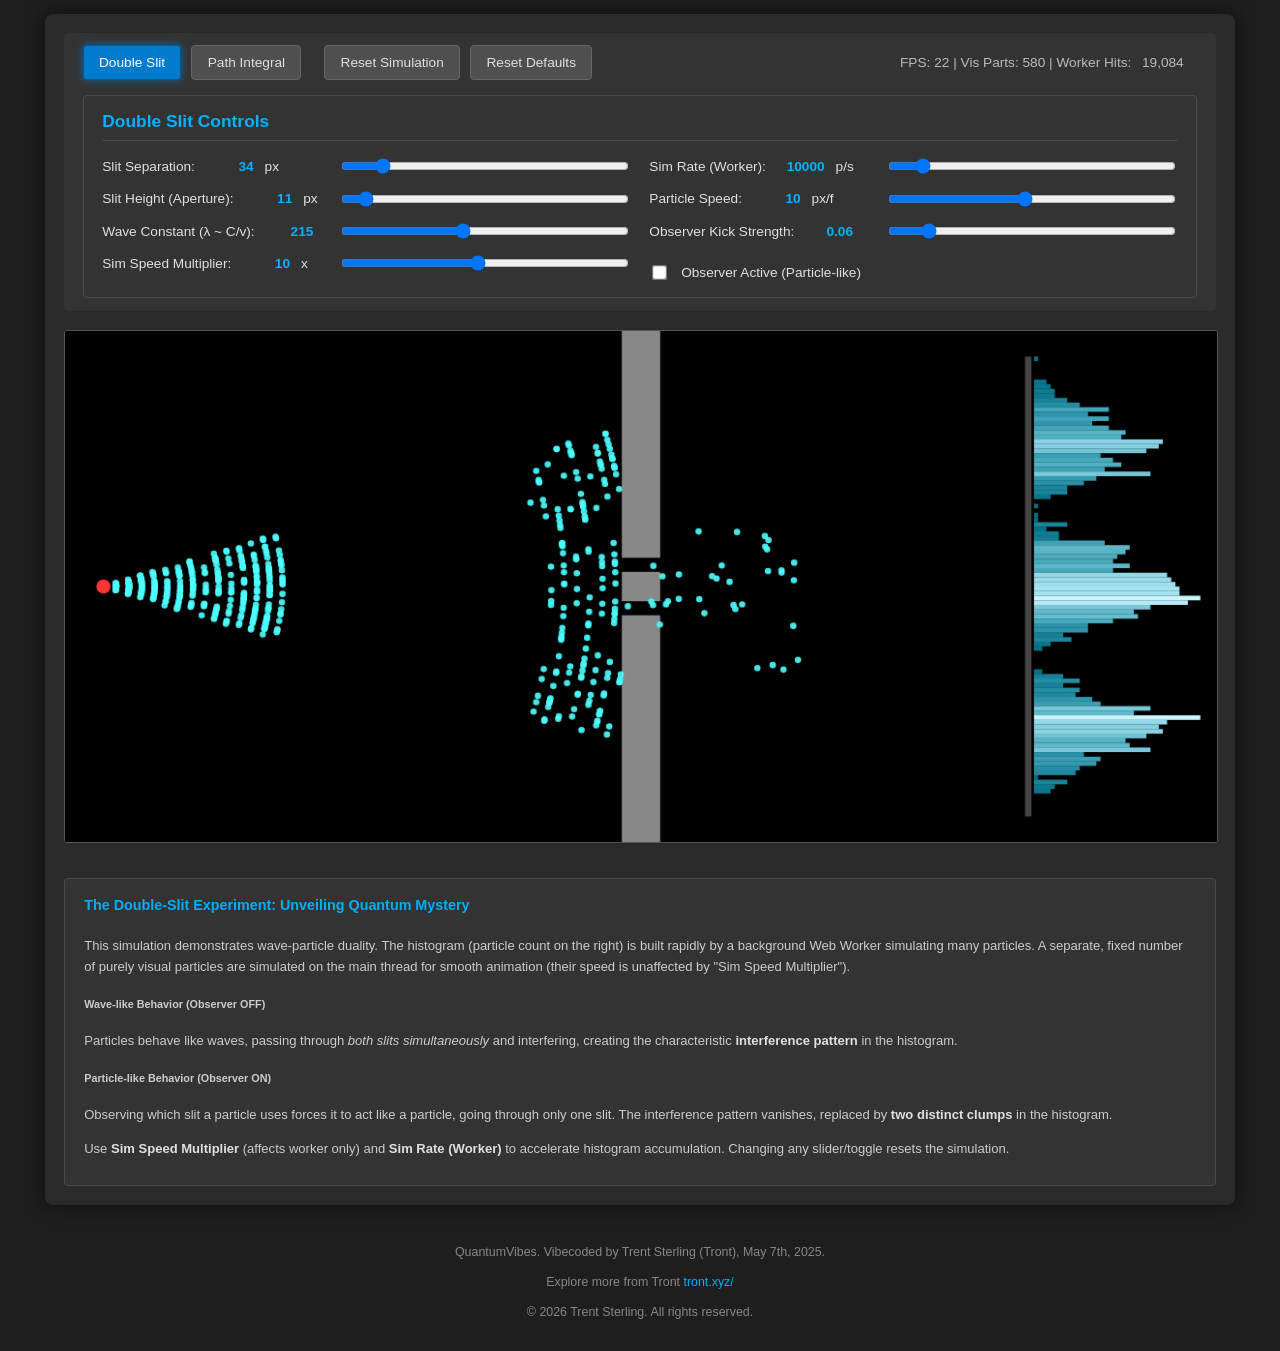
==== commit 2a9300b7: "restore index.html" ====
--- a/index.html
+++ b/index.html
@@ -68,7 +68,6 @@
 </head>
 <body>
     <div id="mainContainer">
-        <!-- ALL EXISTING APP CONTENT (CONTROLS, CANVAS, DESCRIPTIONS) REMAINS UNCHANGED -->
         <div id="controlsContainer">
             <div class="top-button-row">
                 <button id="btnDoubleSlit" class="active">Double Slit</button>
@@ -151,18 +150,11 @@
              <p>Illustrates Feynman's Path Integral formulation: a particle explores <strong>all possible paths simultaneously</strong> from A to B. Each path's "action" (simplified as length) determines its contribution. Paths near the <strong>least action path (bright green)</strong> contribute most. Drag A & B (paths update on release) or use sliders (paths update after you stop) to explore.</p>
          </div>
     </div>
-
-    <!-- === MODIFIED FOOTER SECTION for Interlinking === -->
     <div class="footer-attribution">
-        <p>QuantumVibes. Vibecoded by Trent Sterling (Tront), May 2025.</p>
-        <p>
-            <a href="readme.html" target="_blank" rel="noopener noreferrer">About This Project (The Story)</a> | 
-            Explore more from Tront: <a href="https://tront.xyz/" target="_blank" rel="noopener noreferrer">tront.xyz</a> |
-            <a href="https://github.com/TrentSterling/quantumvibes" target="_blank" rel="noopener noreferrer">View on GitHub</a>
-        </p>
+        <p>QuantumVibes. Vibecoded by Trent Sterling (Tront), May 7th, 2025.</p>
+        <p>Explore more from Tront <a href="https://tront.xyz/" target="_blank" rel="noopener noreferrer">tront.xyz/</a></p>
         <p>&copy; <span id="current-year-qv">2025</span> Trent Sterling. All rights reserved.</p>
     </div>
-    <!-- === END OF MODIFIED FOOTER SECTION === -->
 
     <script id="particleWorkerSource" type="javascript/worker">
         // Worker script unchanged
@@ -175,7 +167,7 @@
         const HISTOGRAM_BATCH_SIZE = 200;
         let histogramUpdateCount = 0;
         function emitParticle_worker() { const angle = (Math.random() - 0.5) * 0.6; const speed_scaled = workerDsParams.particleSpeed * (workerDsState.canvasWidth / 900); workerDsState.particles.push({ x: workerDsState.emitterX, y: workerDsState.emitterY, vx: speed_scaled * Math.cos(angle), vy: speed_scaled * Math.sin(angle), age: 0, maxAge: (workerDsState.canvasWidth / Math.max(0.1, speed_scaled)) * 1.6, isWave: !workerDsParams.observer, passedSlitPlane: false, slitPassed: 0, id: Math.random() }); }
-        function updateSimulation_worker(deltaTime) { if (!workerDsParams.particleRate) return; timeSinceLastEmission_worker += deltaTime; const emissionInterval = 1000 / workerDsParams.particleRate; let emittedThisFrame = 0; while (timeSinceLastEmission_worker >= emissionInterval) { if (workerDsState.particles.length < 100000) { emitParticle_worker(); emittedThisFrame++; } timeSinceLastEmission_worker -= emissionInterval; } totalSimulatedInWorker += emittedThisFrame; for (let i = workerDsState.particles.length - 1; i >= 0; i--) { const p = workerDsState.particles[i]; const prevX = p.x; p.x += p.vx; p.y += p.vy; p.age++; if (p.age > p.maxAge || p.x < -10 || p.y < -10 || p.y > workerDsState.canvasHeight + 10 || p.x > workerDsState.canvasWidth + 20) { workerDsState.particles.splice(i, 1); continue; } if (!p.passedSlitPlane && p.x >= workerDsState.barrierX && prevX < workerDsState.barrierX + workerDsState.barrierThickness) { let yAtBarrierFront = p.y; if (prevX < workerDsState.barrierX && p.x >= workerDsState.barrierX) { const t = (workerDsState.barrierX - prevX) / (p.vx || 1e-6); yAtBarrierFront = (p.y - p.vy) + p.vy * t; } p.passedSlitPlane = true; const actualSlitSeparation = workerDsParams.slitSeparation * (workerDsState.canvasHeight / 400); const actualSlitHeight = workerDsParams.slitHeight * (workerDsState.canvasHeight / 400); const slit1_y_top = workerDsState.emitterY - actualSlitSeparation / 2 - actualSlitHeight / 2; const slit1_y_bottom = slit1_y_top + actualSlitHeight; const slit2_y_top = workerDsState.emitterY + actualSlitSeparation / 2 - actualSlitHeight / 2; const slit2_y_bottom = slit2_y_top + actualSlitHeight; const inSlit1 = (yAtBarrierFront >= slit1_y_top && yAtBarrierFront <= slit1_y_bottom); const inSlit2 = (yAtBarrierFront >= slit2_y_top && yAtBarrierFront <= slit2_y_bottom); if (!inSlit1 && !inSlit2 && p.x < workerDsState.barrierX + workerDsState.barrierThickness) { workerDsState.particles.splice(i, 1); continue; } if (!inSlit1 && !inSlit2) { workerDsState.particles.splice(i, 1); continue; } let y_final_on_detector; const distSlitScreen = workerDsState.detectorX - workerDsState.barrierX; const speed_scaled = workerDsParams.particleSpeed * (workerDsState.canvasWidth / 900); if (p.isWave) { p.slitPassed = inSlit1 ? 1 : (inSlit2 ? 2 : 0); const lambda = workerDsParams.lambdaConstant / Math.max(0.1, speed_scaled); let attempts = 0; const MAX_ATTEMPTS = 250; while (attempts < MAX_ATTEMPTS) { const rand_y_rel = (Math.random() - 0.5) * (workerDsState.detectorHeight * 1.5); const sinc_arg = (Math.PI * actualSlitHeight * rand_y_rel) / (lambda * distSlitScreen); let diff_factor = (Math.abs(sinc_arg) > 1e-6) ? Math.pow(Math.sin(sinc_arg) / sinc_arg, 2) : 1.0; const int_arg = Math.PI * actualSlitSeparation * rand_y_rel / (lambda * distSlitScreen); const int_factor = Math.pow(Math.cos(int_arg), 2); if (Math.random() < (diff_factor * int_factor)) { y_final_on_detector = workerDsState.emitterY + rand_y_rel; break; } attempts++; } if (y_final_on_detector === undefined) {  const target_y_offset = (yAtBarrierFront - workerDsState.emitterY) * (distSlitScreen / (workerDsState.barrierX - workerDsState.emitterX)); y_final_on_detector = workerDsState.emitterY + target_y_offset; } } else { p.slitPassed = inSlit1 ? 1 : 2; const y_slit_center = (p.slitPassed === 1) ? (slit1_y_top + actualSlitHeight / 2) : (slit2_y_top + actualSlitHeight / 2); const ideal_y = workerDsState.emitterY + (y_slit_center - dsState.emitterY) * (workerDsState.detectorX - workerDsState.emitterX) / (workerDsState.barrierX - dsState.emitterX); const max_spread = distSlitScreen * Math.tan(workerDsParams.observerKickStrength); y_final_on_detector = ideal_y + (Math.random() - 0.5) * 2 * max_spread; } const angle_target = Math.atan2(y_final_on_detector - p.y, workerDsState.detectorX - p.x); p.vx = speed_scaled * Math.cos(angle_target); p.vy = speed_scaled * Math.sin(angle_target); } if (p.x - p.vx < workerDsState.detectorX && p.x >= workerDsState.detectorX) { const t = (workerDsState.detectorX - (p.x - p.vx)) / (p.vx || 1e-6); const y_at_detector = (p.y - p.vy) + p.vy * t; if (y_at_detector >= workerDsState.detectorStartY && y_at_detector <= workerDsState.detectorStartY + workerDsState.detectorHeight) { const binIndex = Math.floor(((y_at_detector - workerDsState.detectorStartY) / workerDsState.detectorHeight) * workerDsState.HISTOGRAM_BINS); if (binIndex >= 0 && binIndex < workerDsState.HISTOGRAM_BINS) { workerDsState.histogram[binIndex]++; histogramUpdateCount++; } } workerDsState.particles.splice(i, 1); continue; } } if (histogramUpdateCount >= HISTOGRAM_BATCH_SIZE) { self.postMessage({ type: 'histogram_batch', histogram: workerDsState.histogram, totalSimulated: totalSimulatedInWorker }); histogramUpdateCount = 0; } }
+        function updateSimulation_worker(deltaTime) { if (!workerDsParams.particleRate) return; timeSinceLastEmission_worker += deltaTime; const emissionInterval = 1000 / workerDsParams.particleRate; let emittedThisFrame = 0; while (timeSinceLastEmission_worker >= emissionInterval) { if (workerDsState.particles.length < 100000) { emitParticle_worker(); emittedThisFrame++; } timeSinceLastEmission_worker -= emissionInterval; } totalSimulatedInWorker += emittedThisFrame; for (let i = workerDsState.particles.length - 1; i >= 0; i--) { const p = workerDsState.particles[i]; const prevX = p.x; p.x += p.vx; p.y += p.vy; p.age++; if (p.age > p.maxAge || p.x < -10 || p.y < -10 || p.y > workerDsState.canvasHeight + 10 || p.x > workerDsState.canvasWidth + 20) { workerDsState.particles.splice(i, 1); continue; } if (!p.passedSlitPlane && p.x >= workerDsState.barrierX && prevX < workerDsState.barrierX + workerDsState.barrierThickness) { let yAtBarrierFront = p.y; if (prevX < workerDsState.barrierX && p.x >= workerDsState.barrierX) { const t = (workerDsState.barrierX - prevX) / (p.vx || 1e-6); yAtBarrierFront = (p.y - p.vy) + p.vy * t; } p.passedSlitPlane = true; const actualSlitSeparation = workerDsParams.slitSeparation * (workerDsState.canvasHeight / 400); const actualSlitHeight = workerDsParams.slitHeight * (workerDsState.canvasHeight / 400); const slit1_y_top = workerDsState.emitterY - actualSlitSeparation / 2 - actualSlitHeight / 2; const slit1_y_bottom = slit1_y_top + actualSlitHeight; const slit2_y_top = workerDsState.emitterY + actualSlitSeparation / 2 - actualSlitHeight / 2; const slit2_y_bottom = slit2_y_top + actualSlitHeight; const inSlit1 = (yAtBarrierFront >= slit1_y_top && yAtBarrierFront <= slit1_y_bottom); const inSlit2 = (yAtBarrierFront >= slit2_y_top && yAtBarrierFront <= slit2_y_bottom); if (!inSlit1 && !inSlit2 && p.x < workerDsState.barrierX + workerDsState.barrierThickness) { workerDsState.particles.splice(i, 1); continue; } if (!inSlit1 && !inSlit2) { workerDsState.particles.splice(i, 1); continue; } let y_final_on_detector; const distSlitScreen = workerDsState.detectorX - workerDsState.barrierX; const speed_scaled = workerDsParams.particleSpeed * (workerDsState.canvasWidth / 900); if (p.isWave) { p.slitPassed = inSlit1 ? 1 : (inSlit2 ? 2 : 0); const lambda = workerDsParams.lambdaConstant / Math.max(0.1, speed_scaled); let attempts = 0; const MAX_ATTEMPTS = 250; while (attempts < MAX_ATTEMPTS) { const rand_y_rel = (Math.random() - 0.5) * (workerDsState.detectorHeight * 1.5); const sinc_arg = (Math.PI * actualSlitHeight * rand_y_rel) / (lambda * distSlitScreen); let diff_factor = (Math.abs(sinc_arg) > 1e-6) ? Math.pow(Math.sin(sinc_arg) / sinc_arg, 2) : 1.0; const int_arg = Math.PI * actualSlitSeparation * rand_y_rel / (lambda * distSlitScreen); const int_factor = Math.pow(Math.cos(int_arg), 2); if (Math.random() < (diff_factor * int_factor)) { y_final_on_detector = workerDsState.emitterY + rand_y_rel; break; } attempts++; } if (y_final_on_detector === undefined) {  const target_y_offset = (yAtBarrierFront - workerDsState.emitterY) * (distSlitScreen / (workerDsState.barrierX - workerDsState.emitterX)); y_final_on_detector = workerDsState.emitterY + target_y_offset; } } else { p.slitPassed = inSlit1 ? 1 : 2; const y_slit_center = (p.slitPassed === 1) ? (slit1_y_top + actualSlitHeight / 2) : (slit2_y_top + actualSlitHeight / 2); const ideal_y = workerDsState.emitterY + (y_slit_center - workerDsState.emitterY) * (workerDsState.detectorX - workerDsState.emitterX) / (workerDsState.barrierX - workerDsState.emitterX); const max_spread = distSlitScreen * Math.tan(workerDsParams.observerKickStrength); y_final_on_detector = ideal_y + (Math.random() - 0.5) * 2 * max_spread; } const angle_target = Math.atan2(y_final_on_detector - p.y, workerDsState.detectorX - p.x); p.vx = speed_scaled * Math.cos(angle_target); p.vy = speed_scaled * Math.sin(angle_target); } if (p.x - p.vx < workerDsState.detectorX && p.x >= workerDsState.detectorX) { const t = (workerDsState.detectorX - (p.x - p.vx)) / (p.vx || 1e-6); const y_at_detector = (p.y - p.vy) + p.vy * t; if (y_at_detector >= workerDsState.detectorStartY && y_at_detector <= workerDsState.detectorStartY + workerDsState.detectorHeight) { const binIndex = Math.floor(((y_at_detector - workerDsState.detectorStartY) / workerDsState.detectorHeight) * workerDsState.HISTOGRAM_BINS); if (binIndex >= 0 && binIndex < workerDsState.HISTOGRAM_BINS) { workerDsState.histogram[binIndex]++; histogramUpdateCount++; } } workerDsState.particles.splice(i, 1); continue; } } if (histogramUpdateCount >= HISTOGRAM_BATCH_SIZE) { self.postMessage({ type: 'histogram_batch', histogram: workerDsState.histogram, totalSimulated: totalSimulatedInWorker }); histogramUpdateCount = 0; } }
         function workerLoop() { const now = performance.now(); const deltaTime = now - (lastWorkerLoopTime || now); lastWorkerLoopTime = now; const effectiveDeltaTime = Math.min(deltaTime, 100); const multiplier = workerDsParams.simulationSpeedMultiplier || 1; for (let i = 0; i < multiplier; i++) { updateSimulation_worker(effectiveDeltaTime / multiplier); } }
         self.onmessage = function(e) { const msg = e.data; switch(msg.type) { case 'init': case 'params_update': workerDsParams = msg.dsParams; workerDsState = { ...workerDsState, ...msg.simGeometry }; workerDsState.particles = []; workerDsState.histogram.fill(0); totalSimulatedInWorker = 0; histogramUpdateCount = 0; timeSinceLastEmission_worker = 0; lastWorkerLoopTime = performance.now(); if (!workerSimIntervalId && workerDsParams.particleRate > 0) { workerSimIntervalId = setInterval(workerLoop, 16); } else if (workerSimIntervalId && (workerDsParams.particleRate === 0 || !workerDsParams.particleRate)) { clearInterval(workerSimIntervalId); workerSimIntervalId = null; } self.postMessage({ type: 'histogram_batch', histogram: workerDsState.histogram, totalSimulated: totalSimulatedInWorker }); break; case 'reset': workerDsState.particles = []; workerDsState.histogram.fill(0); totalSimulatedInWorker = 0; histogramUpdateCount = 0; timeSinceLastEmission_worker = 0; self.postMessage({ type: 'histogram_batch', histogram: workerDsState.histogram, totalSimulated: totalSimulatedInWorker }); break; } };
     </script>
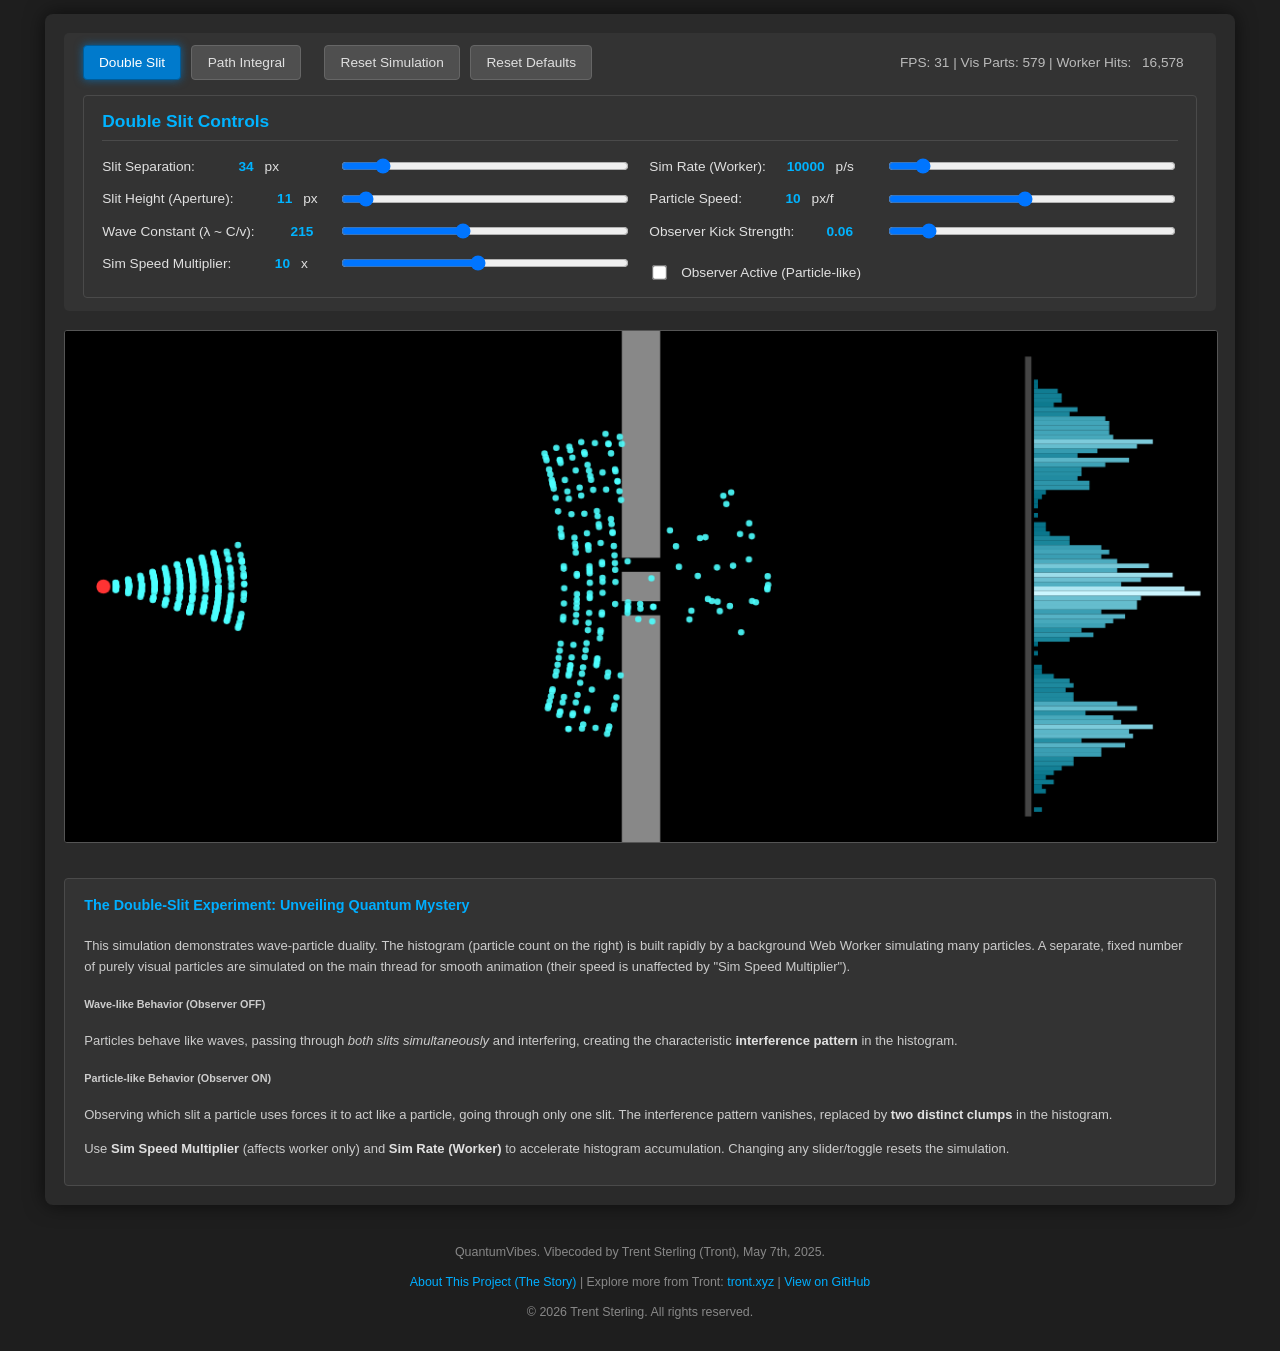
==== commit 4b6e6be1: "Update footed index.html" ====
--- a/index.html
+++ b/index.html
@@ -150,12 +150,17 @@
              <p>Illustrates Feynman's Path Integral formulation: a particle explores <strong>all possible paths simultaneously</strong> from A to B. Each path's "action" (simplified as length) determines its contribution. Paths near the <strong>least action path (bright green)</strong> contribute most. Drag A & B (paths update on release) or use sliders (paths update after you stop) to explore.</p>
          </div>
     </div>
+
     <div class="footer-attribution">
         <p>QuantumVibes. Vibecoded by Trent Sterling (Tront), May 7th, 2025.</p>
-        <p>Explore more from Tront <a href="https://tront.xyz/" target="_blank" rel="noopener noreferrer">tront.xyz/</a></p>
+        <p>
+            <a href="readme.html" target="_blank" rel="noopener noreferrer">About This Project (The Story)</a> | 
+            Explore more from Tront: <a href="https://tront.xyz/" target="_blank" rel="noopener noreferrer">tront.xyz</a> |
+            <a href="https://github.com/TrentSterling/quantumvibes" target="_blank" rel="noopener noreferrer">View on GitHub</a>
+        </p>
         <p>&copy; <span id="current-year-qv">2025</span> Trent Sterling. All rights reserved.</p>
     </div>
-
+    
     <script id="particleWorkerSource" type="javascript/worker">
         // Worker script unchanged
         let workerDsState = { particles: [], histogram: new Array(100).fill(0), HISTOGRAM_BINS: 100, emitterX: 0, emitterY: 0, barrierX: 0, barrierThickness: 0, detectorX: 0, detectorStartY: 0, detectorHeight: 0, canvasWidth: 0, canvasHeight: 0, };
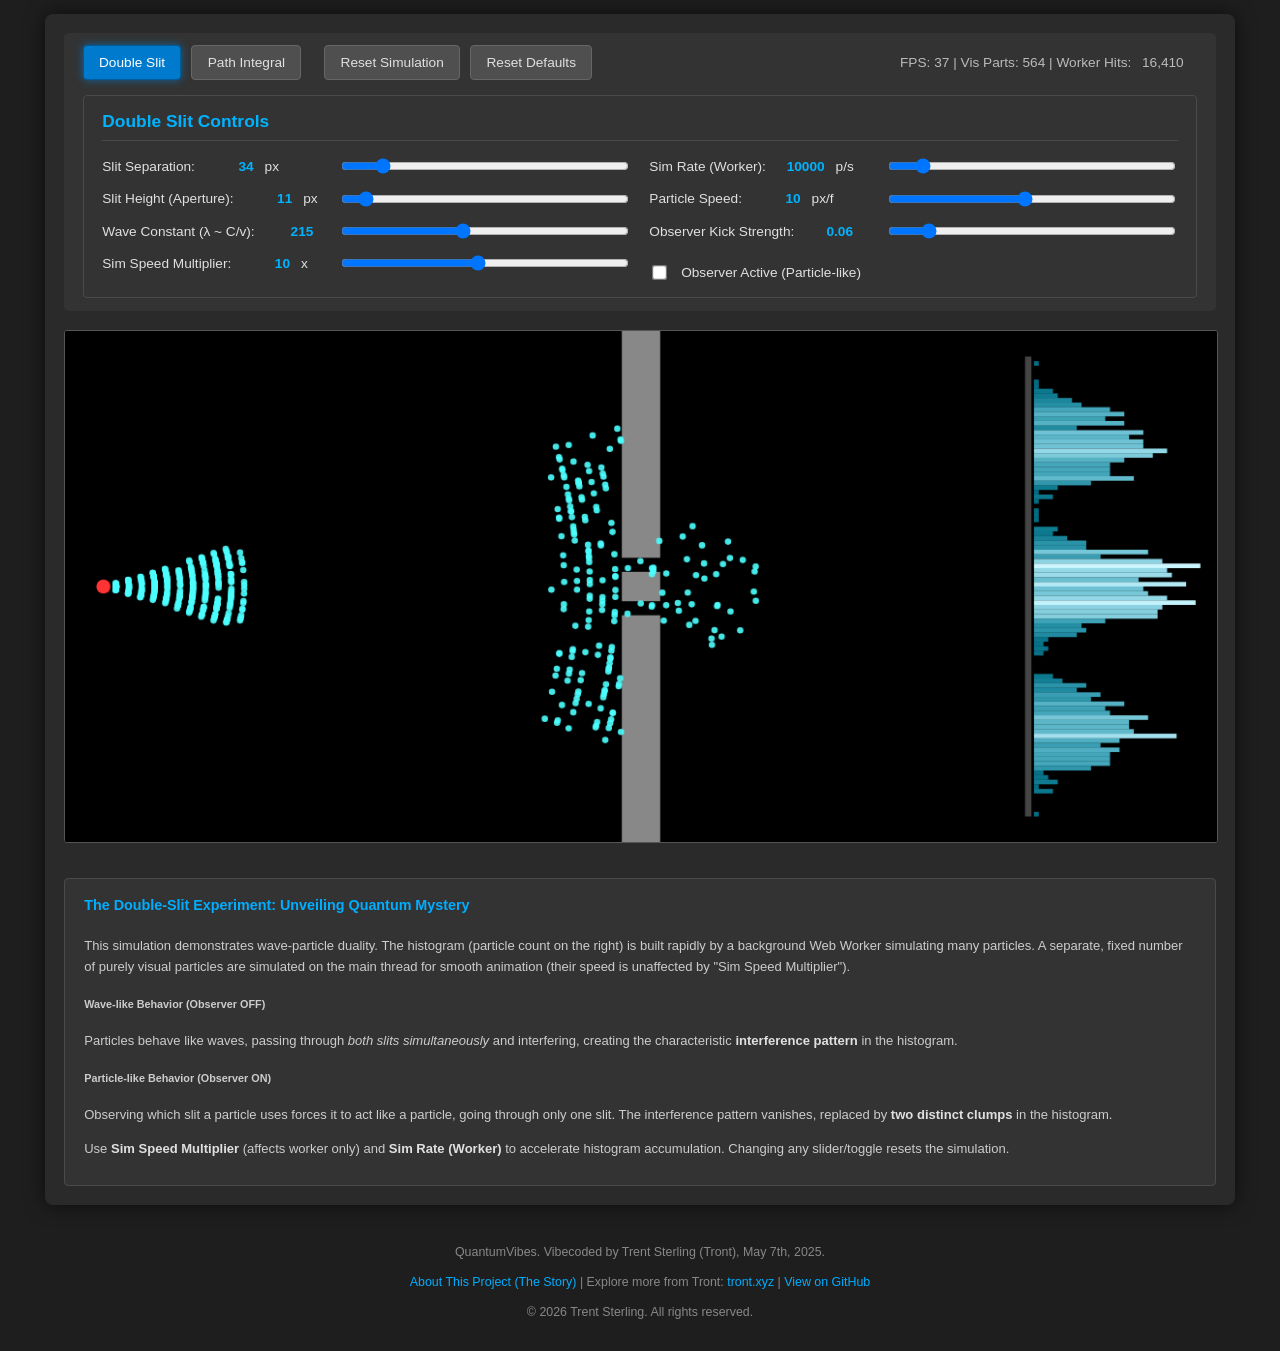
==== commit 399e83ed: "Add Google Analytics (GA4) tracking" ====
--- a/index.html
+++ b/index.html
@@ -2,6 +2,14 @@
 <!DOCTYPE html>
 <html lang="en">
 <head>
+<!-- Google tag (GA4) -->
+<script async src="https://www.googletagmanager.com/gtag/js?id=G-27SVZGYHZ3"></script>
+<script>
+  window.dataLayer = window.dataLayer || [];
+  function gtag(){dataLayer.push(arguments);}
+  gtag('js', new Date());
+  gtag('config', 'G-27SVZGYHZ3');
+</script>
     <meta charset="UTF-8">
     <meta name="viewport" content="width=device-width, initial-scale=1.0">
     <title>QuantumVibes - Interactive Quantum Simulations by Trent Sterling</title>
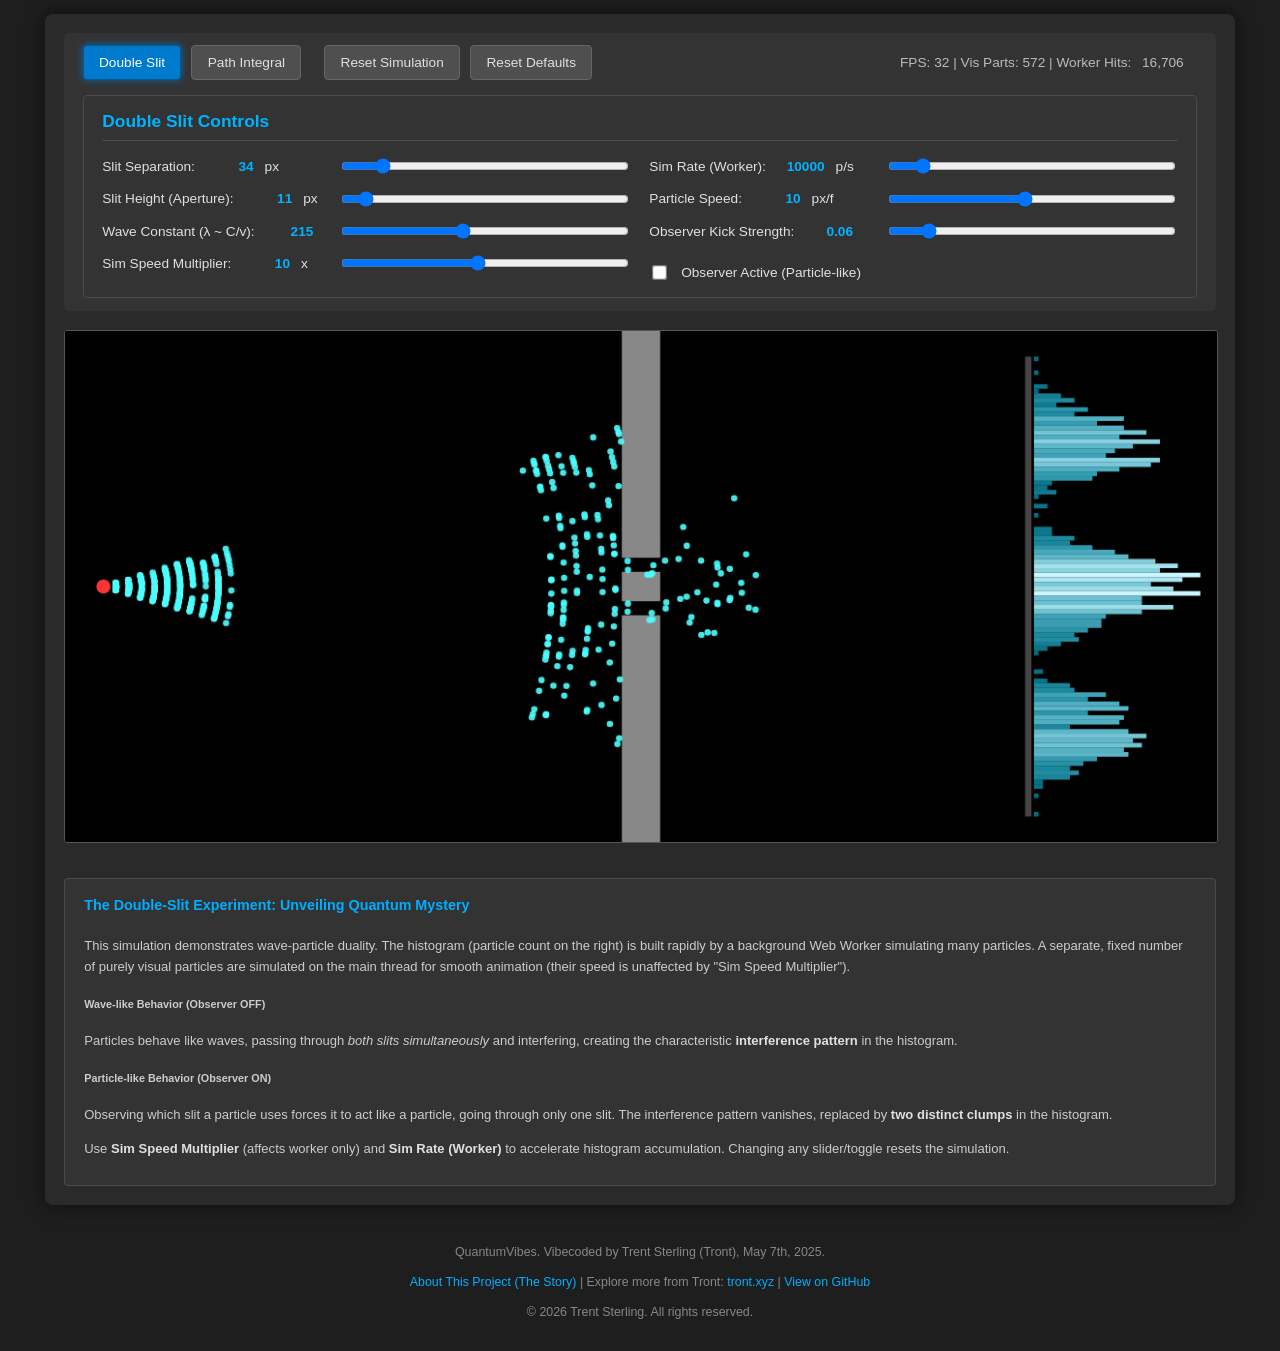
==== commit 93e0c2e7: "Update blog.tront.xyz links to tront.xyz/blog" ====
--- a/index.html
+++ b/index.html
@@ -22,7 +22,7 @@
     <meta property="og:url" content="https://tront.xyz/quantumvibes/">
     <meta property="og:title" content="QuantumVibes - Interactive Quantum Simulations by Trent Sterling">
     <meta property="og:description" content="Explore wave-particle duality with interactive Double-Slit and Feynman's Path Integral simulations. Vibecoded by Trent Sterling (Tront).">
-    <meta property="og:image" content="https://blog.tront.xyz/assets/img/tront.png">
+    <meta property="og:image" content="https://tront.xyz/assets/img/tront.png">
     <meta property="og:image:type" content="image/png">
     <meta property="og:image:width" content="400">
     <meta property="og:image:height" content="400">
@@ -32,9 +32,9 @@
     <meta name="twitter:url" content="https://tront.xyz/quantumvibes/">
     <meta name="twitter:title" content="QuantumVibes - Interactive Quantum Simulations by Trent Sterling">
     <meta name="twitter:description" content="Explore wave-particle duality with interactive Double-Slit and Feynman's Path Integral simulations. Vibecoded by Trent Sterling (Tront).">
-    <meta name="twitter:image" content="https://blog.tront.xyz/assets/img/tront.png">
-
-    <link rel="icon" href="https://blog.tront.xyz/assets/img/tront.png" type="image/png">
+    <meta name="twitter:image" content="https://tront.xyz/assets/img/tront.png">
+
+    <link rel="icon" href="https://tront.xyz/assets/img/tront.png" type="image/png">
     <style>
         /* CSS unchanged */
         body { background-color: #1e1e1e; color: #e0e0e0; font-family: 'Segoe UI', Tahoma, Geneva, Verdana, sans-serif; margin: 0; display: flex; flex-direction: column; align-items: center; padding-top: clamp(10px, 1.5vh, 20px); padding-bottom: clamp(10px, 1.5vh, 20px); font-size: clamp(10px, 0.9vw + 0.1vh, 16px); }
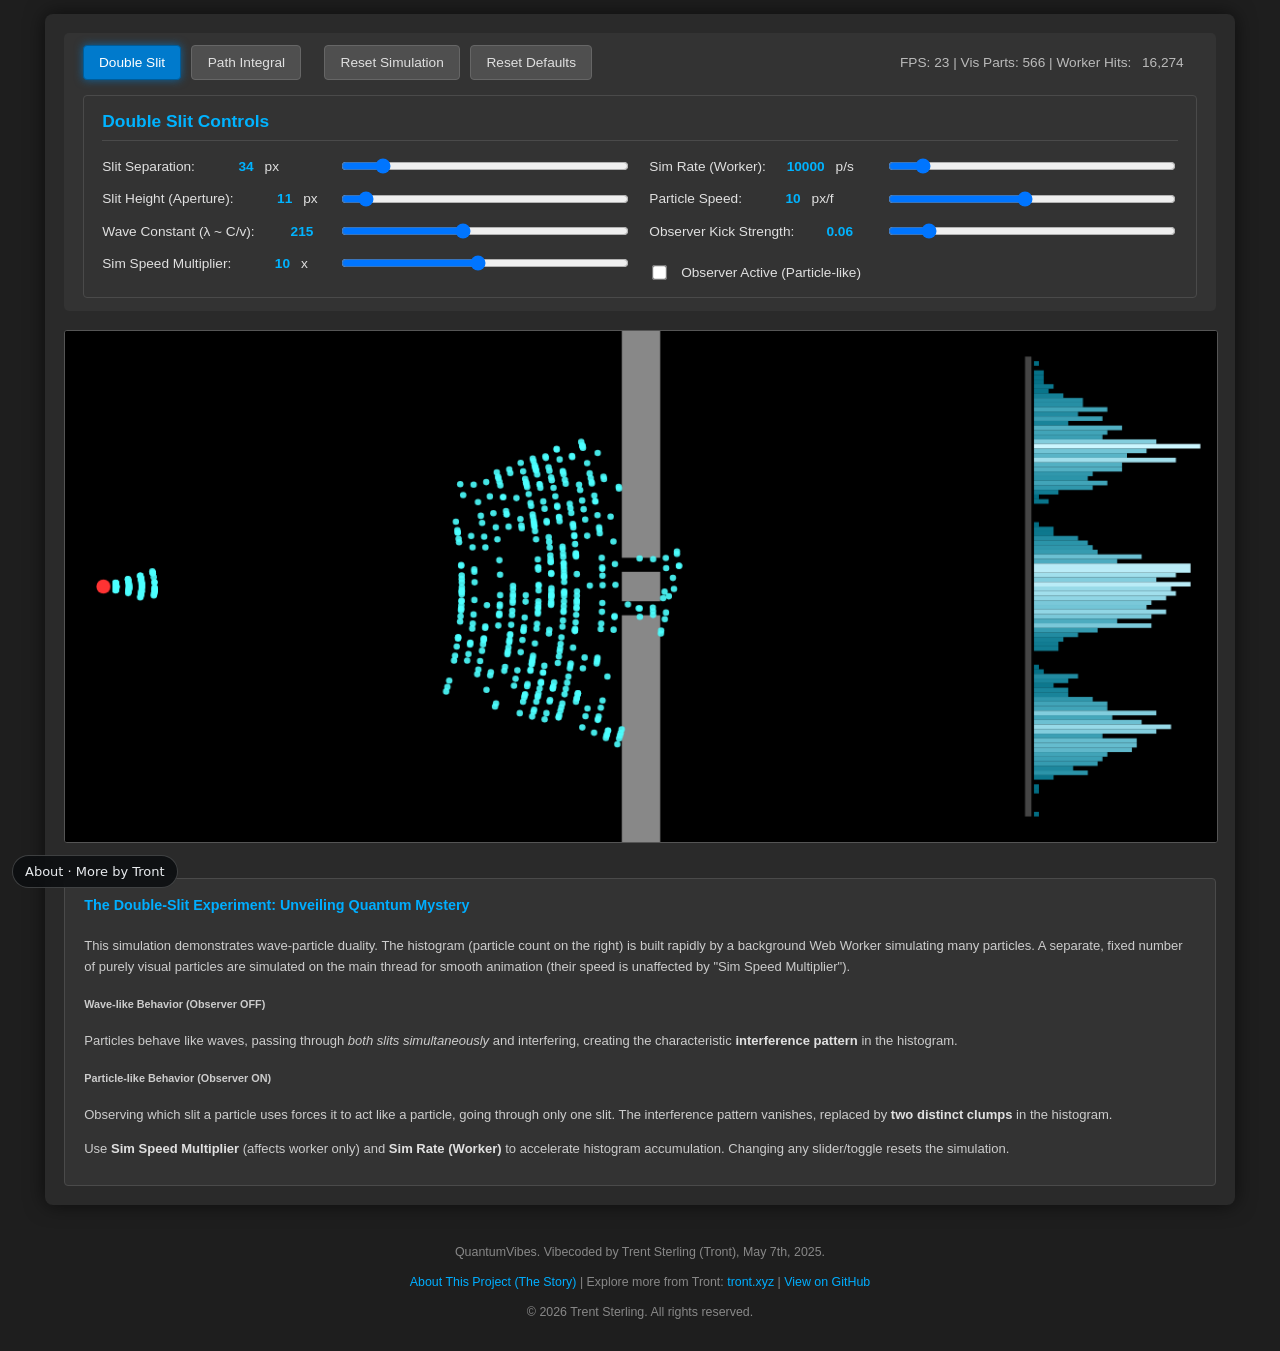
==== commit 0743860c: "About block: prose, crosslinks, JSON-LD and a meta description so the page is more than a canvas to " ====
--- a/index.html
+++ b/index.html
@@ -399,5 +399,10 @@
         window.addEventListener('blur', () => { if (animationFrameId) cancelAnimationFrame(animationFrameId); });
         window.addEventListener('focus', () => { lastTimestamp = performance.now(); if (animationFrameId) cancelAnimationFrame(animationFrameId); animationFrameId = requestAnimationFrame(animationLoop); });
     </script>
+<!-- tront-about:start -->
+<style>.tront-about{position:fixed;left:12px;bottom:12px;z-index:2147483000;font:13px/1.5 system-ui,-apple-system,'Segoe UI',sans-serif;color:#e9ecef;text-align:left}.tront-about>summary{cursor:pointer;list-style:none;display:inline-block;background:#0b0d10d9;color:#e9ecef;border:1px solid #ffffff33;border-radius:999px;padding:6px 12px;backdrop-filter:blur(6px);user-select:none}.tront-about>summary::-webkit-details-marker{display:none}.tront-about>summary:hover{border-color:#ffffff66}.tront-about>div{margin-top:8px;width:min(560px,calc(100vw - 24px));max-height:70vh;overflow:auto;background:#0b0d10f5;border:1px solid #ffffff33;border-radius:12px;padding:14px 16px;box-shadow:0 12px 40px #000a}.tront-about h2{font-size:17px;margin:0 0 8px;color:#fff}.tront-about p{margin:0 0 9px}.tront-about a{color:#8fd3ff}.tront-about ul{margin:4px 0 10px;padding-left:18px}.tront-about li{margin:2px 0}.tront-about .tront-hub{opacity:.85;font-size:12px}</style>
+<details class="tront-about" id="trontAbout"><summary>About &middot; More by Tront</summary><div><h2>Quantum Vibes by Tront</h2><p>Quantum Vibes is an interactive quantum mechanics simulator. Run the double-slit experiment and watch the interference pattern build one particle at a time, then switch to Feynman path integrals and see the sum over histories that produces it.</p><p>One page, no install. By Tront (Trent Sterling).</p><p><strong>More from Tront</strong></p><ul><li><a href="https://tront.xyz/vibeprime/">VibePrime</a>: Educational prime number search and sieve visualiser.</li><li><a href="https://tront.xyz/vibespace/">VibeSpace</a>: Three.js particle space simulation.</li><li><a href="https://tront.xyz/vibestar/">VibeStar</a>: A* pathfinding visualiser with web workers and a lot of knobs.</li></ul><p class="tront-hub"><a href="https://tront.xyz/games/">All games and tools</a> &middot; <a href="https://tront.xyz/blog/">Devlog</a> &middot; <a href="https://tront.xyz/discord/">Discord</a> &middot; <a href="https://github.com/TrentSterling/quantumvibes">Source on GitHub</a> &middot; <a href="https://tront.xyz/">tront.xyz</a></p></div></details>
+<script type="application/ld+json">{"@context": "https://schema.org", "@type": "SoftwareApplication", "name": "Quantum Vibes", "alternateName": ["Quantum Vibes by Tront"], "url": "https://tront.xyz/quantumvibes/", "description": "Interactive quantum mechanics: the double-slit experiment and Feynman path integrals in the browser.", "author": {"@type": "Person", "name": "Trent Sterling", "alternateName": "Tront", "url": "https://tront.xyz/"}, "publisher": {"@type": "Organization", "name": "Tront", "url": "https://tront.xyz/"}, "isAccessibleForFree": true, "offers": {"@type": "Offer", "price": "0", "priceCurrency": "USD"}, "applicationCategory": "DeveloperApplication", "operatingSystem": "Web browser"}</script>
+<!-- tront-about:end -->
 </body>
 </html>
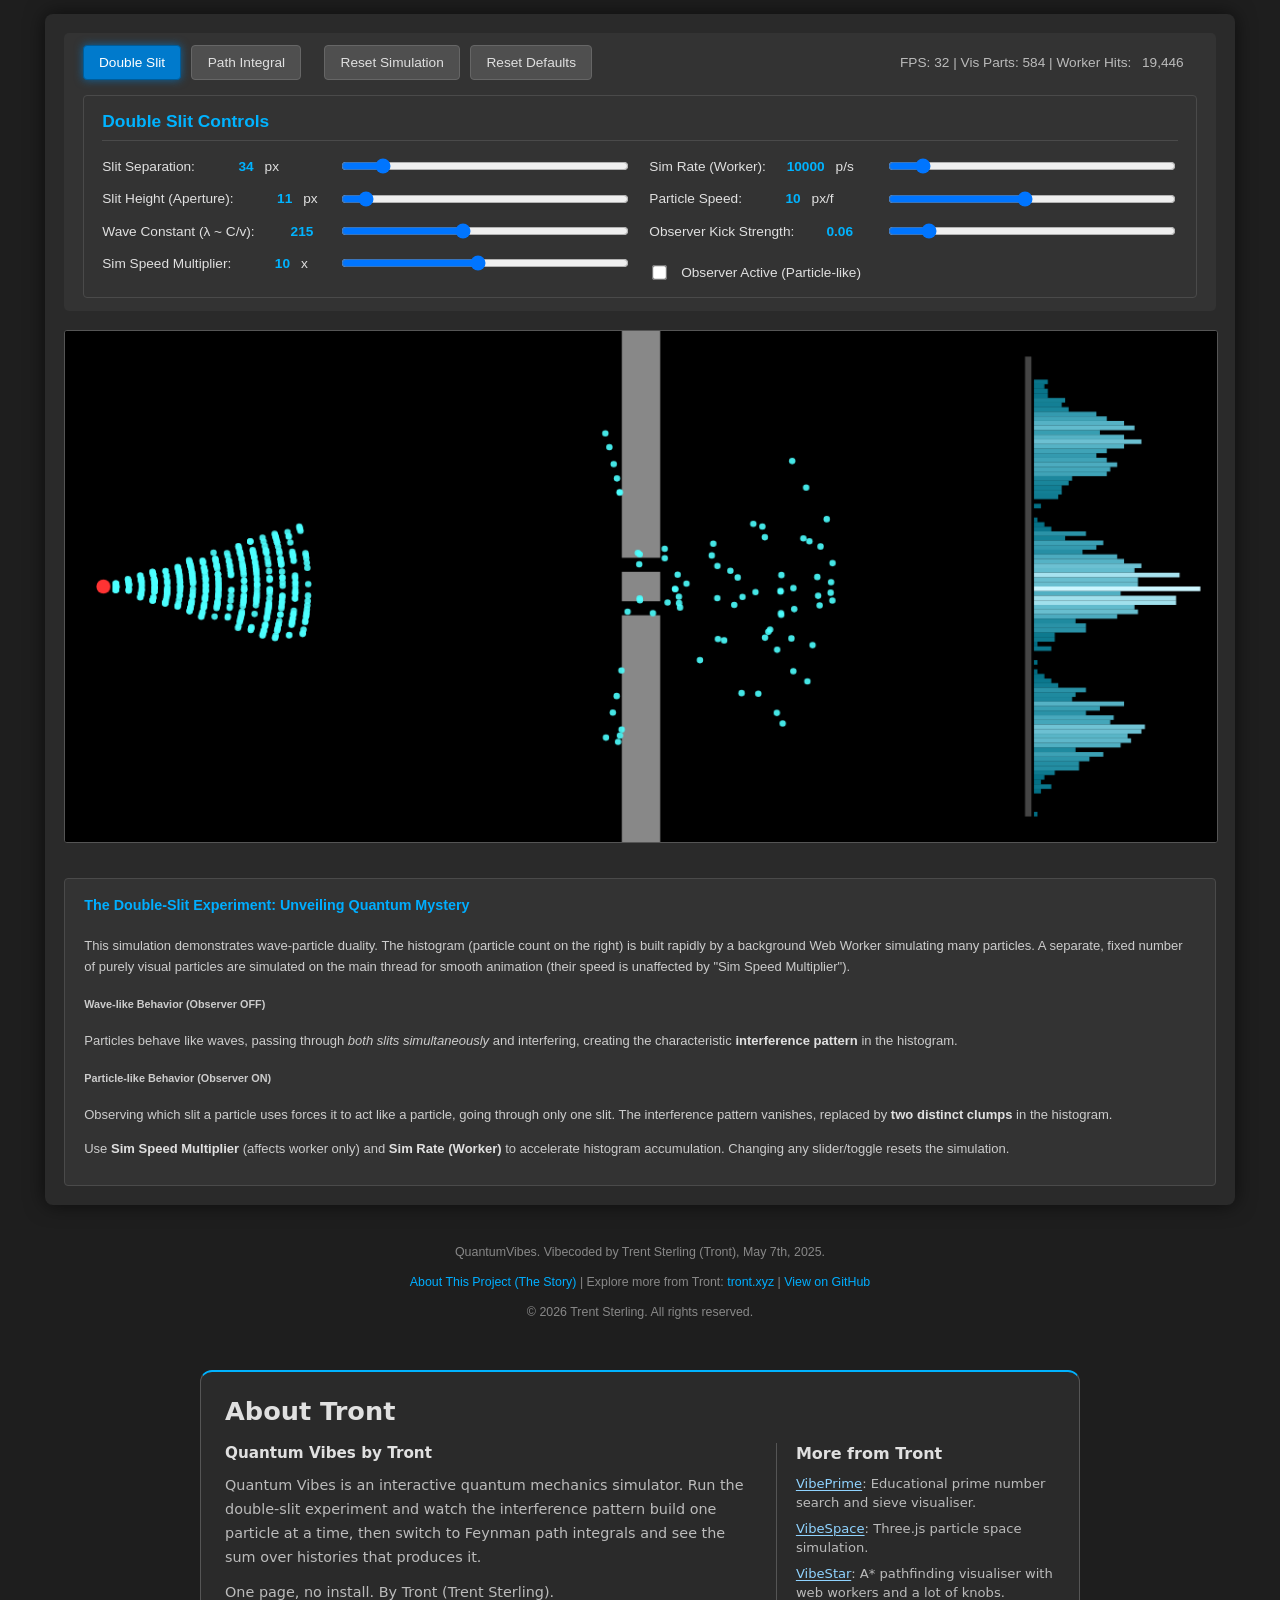
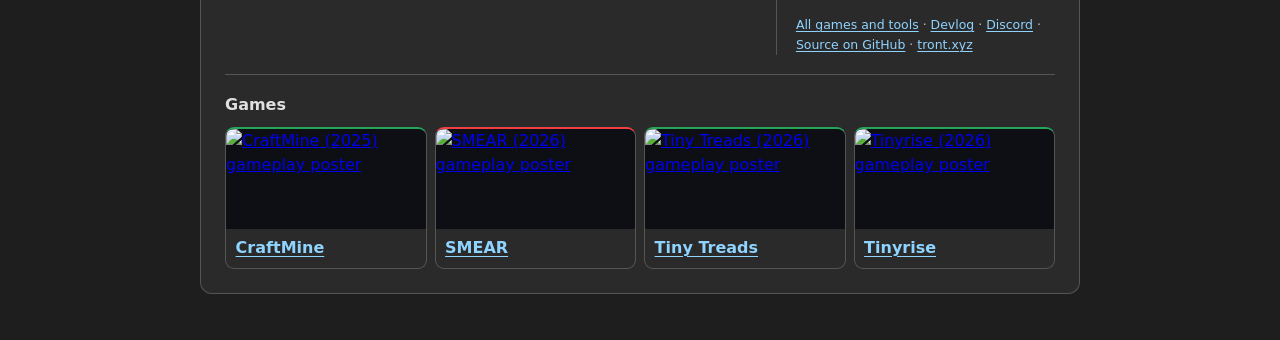
==== commit 8e90cfa3: "Integrate approved About Tront previews with visible autoplay" ====
--- a/index.html
+++ b/index.html
@@ -73,6 +73,8 @@
         .footer-attribution a { color: #00aeff; text-decoration: none; }
         .footer-attribution a:hover { text-decoration: underline; }
     </style>
+    <link rel="stylesheet" href="tront-about-discovery.css">
+    <link rel="stylesheet" href="tront-about-page.css">
 </head>
 <body>
     <div id="mainContainer">
@@ -143,7 +145,7 @@
                 </div>
             </div>
         </div>
-        <canvas id="simulationCanvas"></canvas>
+        <canvas id="simulationCanvas" data-tront-discovery-game-surface></canvas>
         <div id="doubleSlitDescription" class="description-box">
              <h4>The Double-Slit Experiment: Unveiling Quantum Mystery</h4>
              <p>This simulation demonstrates wave-particle duality. The histogram (particle count on the right) is built rapidly by a background Web Worker simulating many particles. A separate, fixed number of purely visual particles are simulated on the main thread for smooth animation (their speed is unaffected by "Sim Speed Multiplier").</p>
@@ -400,9 +402,22 @@
         window.addEventListener('focus', () => { lastTimestamp = performance.now(); if (animationFrameId) cancelAnimationFrame(animationFrameId); animationFrameId = requestAnimationFrame(animationLoop); });
     </script>
 <!-- tront-about:start -->
-<style>.tront-about{position:fixed;left:12px;bottom:12px;z-index:2147483000;font:13px/1.5 system-ui,-apple-system,'Segoe UI',sans-serif;color:#e9ecef;text-align:left}.tront-about>summary{cursor:pointer;list-style:none;display:inline-block;background:#0b0d10d9;color:#e9ecef;border:1px solid #ffffff33;border-radius:999px;padding:6px 12px;backdrop-filter:blur(6px);user-select:none}.tront-about>summary::-webkit-details-marker{display:none}.tront-about>summary:hover{border-color:#ffffff66}.tront-about>div{margin-top:8px;width:min(560px,calc(100vw - 24px));max-height:70vh;overflow:auto;background:#0b0d10f5;border:1px solid #ffffff33;border-radius:12px;padding:14px 16px;box-shadow:0 12px 40px #000a}.tront-about h2{font-size:17px;margin:0 0 8px;color:#fff}.tront-about p{margin:0 0 9px}.tront-about a{color:#8fd3ff}.tront-about ul{margin:4px 0 10px;padding-left:18px}.tront-about li{margin:2px 0}.tront-about .tront-hub{opacity:.85;font-size:12px}</style>
-<details class="tront-about" id="trontAbout"><summary>About &middot; More by Tront</summary><div><h2>Quantum Vibes by Tront</h2><p>Quantum Vibes is an interactive quantum mechanics simulator. Run the double-slit experiment and watch the interference pattern build one particle at a time, then switch to Feynman path integrals and see the sum over histories that produces it.</p><p>One page, no install. By Tront (Trent Sterling).</p><p><strong>More from Tront</strong></p><ul><li><a href="https://tront.xyz/vibeprime/">VibePrime</a>: Educational prime number search and sieve visualiser.</li><li><a href="https://tront.xyz/vibespace/">VibeSpace</a>: Three.js particle space simulation.</li><li><a href="https://tront.xyz/vibestar/">VibeStar</a>: A* pathfinding visualiser with web workers and a lot of knobs.</li></ul><p class="tront-hub"><a href="https://tront.xyz/games/">All games and tools</a> &middot; <a href="https://tront.xyz/blog/">Devlog</a> &middot; <a href="https://tront.xyz/discord/">Discord</a> &middot; <a href="https://github.com/TrentSterling/quantumvibes">Source on GitHub</a> &middot; <a href="https://tront.xyz/">tront.xyz</a></p></div></details>
+<section id="trontAbout" class="tront-discovery tront-discovery--about" data-tront-discovery data-current-game="quantumvibes" aria-labelledby="tront-about-title">
+    <header class="tront-discovery__heading"><h2 id="tront-about-title">About Tront</h2></header>
+    <div class="tront-discovery__about">
+        <div class="tront-discovery__bio"><h3 class="tront-discovery__project">Quantum Vibes by Tront</h3><p>Quantum Vibes is an interactive quantum mechanics simulator. Run the double-slit experiment and watch the interference pattern build one particle at a time, then switch to Feynman path integrals and see the sum over histories that produces it.</p><p>One page, no install. By Tront (Trent Sterling).</p></div>
+        <div class="tront-discovery__links">
+            <h3>More from Tront</h3>
+            <ul class="tront-discovery__links-list"><li><a href="https://tront.xyz/vibeprime/">VibePrime</a>: Educational prime number search and sieve visualiser.</li><li><a href="https://tront.xyz/vibespace/">VibeSpace</a>: Three.js particle space simulation.</li><li><a href="https://tront.xyz/vibestar/">VibeStar</a>: A* pathfinding visualiser with web workers and a lot of knobs.</li></ul>
+            <p class="tront-discovery__hub"><a href="https://tront.xyz/games/">All games and tools</a> &middot; <a href="https://tront.xyz/blog/">Devlog</a> &middot; <a href="https://tront.xyz/discord/">Discord</a> &middot; <a href="https://github.com/TrentSterling/quantumvibes">Source on GitHub</a> &middot; <a href="https://tront.xyz/">tront.xyz</a></p>
+        </div>
+    </div>
+    <h3 class="tront-discovery__games-title">Games</h3>
+    <div class="tront-discovery__grid" data-tront-discovery-cards></div>
+    <noscript><p class="tront-discovery__hub"><a href="/craftmine/">CraftMine</a> &middot; <a href="/smear/">SMEAR</a> &middot; <a href="/games/">More games and tools</a></p></noscript>
+</section>
 <script type="application/ld+json">{"@context": "https://schema.org", "@type": "SoftwareApplication", "name": "Quantum Vibes", "alternateName": ["Quantum Vibes by Tront"], "url": "https://tront.xyz/quantumvibes/", "description": "Interactive quantum mechanics: the double-slit experiment and Feynman path integrals in the browser.", "author": {"@type": "Person", "name": "Trent Sterling", "alternateName": "Tront", "url": "https://tront.xyz/"}, "publisher": {"@type": "Organization", "name": "Tront", "url": "https://tront.xyz/"}, "isAccessibleForFree": true, "offers": {"@type": "Offer", "price": "0", "priceCurrency": "USD"}, "applicationCategory": "DeveloperApplication", "operatingSystem": "Web browser"}</script>
 <!-- tront-about:end -->
+<script src="tront-about-discovery.js"></script>
 </body>
 </html>
--- a/tront-about-discovery.css
+++ b/tront-about-discovery.css
@@ -0,0 +1,183 @@
+.tront-discovery {
+    --td-surface: var(--item-bg, var(--te-panel-fill, #171c25));
+    --td-border: var(--border-color, var(--te-line, #56606f));
+    --td-text: var(--text-color, var(--te-ink, #f5f7fa));
+    --td-muted: var(--text-muted, var(--te-muted, #cad3e0));
+    --td-purple: var(--accent-purple, var(--te-accent, #a855f7));
+    --td-teal: var(--accent-teal, var(--te-accent, #2ee6d7));
+    --td-red: var(--status-dnd, var(--te-red, #f23f43));
+    --td-green: var(--status-online, var(--te-green, #23a55a));
+    box-sizing: border-box;
+    width: min(88ch, 100%);
+    margin: 1.5rem auto 0;
+    padding: clamp(1rem, 2.5vw, 1.5rem);
+    border: 1px solid var(--td-border);
+    border-top: 2px solid var(--td-purple);
+    border-radius: 12px;
+    background: var(--td-surface);
+    color: var(--td-text);
+    text-align: left;
+    font: inherit;
+}
+.tront-discovery *,
+.tront-discovery *::before,
+.tront-discovery *::after { box-sizing: border-box; }
+.tront-discovery__heading { margin: 0 0 1rem; }
+.tront-discovery__heading h2 {
+    margin: 0;
+    color: var(--td-text);
+    font-family: inherit;
+    font-size: clamp(1.25rem, 2.5vw, 1.6rem);
+    font-weight: 700;
+    line-height: 1.2;
+}
+.tront-discovery__about {
+    display: grid;
+    grid-template-columns: minmax(0, 1.3fr) minmax(13rem, .7fr);
+    gap: clamp(1rem, 3vw, 2rem);
+    margin: 0 0 1.15rem;
+    padding: 0 0 1.2rem;
+    border-bottom: 1px solid var(--td-border);
+}
+.tront-discovery__bio {
+    color: var(--td-muted);
+    font-size: .9rem;
+    line-height: 1.65;
+}
+.tront-discovery__bio p { margin: 0 0 .75rem; }
+.tront-discovery__bio p:last-child { margin-bottom: 0; }
+.tront-discovery__links {
+    padding-left: 1.2rem;
+    border-left: 1px solid var(--td-border);
+}
+.tront-discovery__links h3,
+.tront-discovery__games-title {
+    margin: 0 0 .6rem;
+    color: var(--td-text);
+    font-family: inherit;
+    font-size: 1rem;
+    font-weight: 700;
+    line-height: 1.35;
+    text-align: left;
+}
+.tront-discovery__links-list {
+    display: grid;
+    gap: .35rem;
+    margin: 0 0 .75rem;
+    padding: 0;
+    list-style: none;
+    color: var(--td-muted);
+    font-size: .82rem;
+    line-height: 1.5;
+}
+.tront-discovery__links-list a,
+.tront-discovery__hub a {
+    color: var(--td-teal);
+    text-decoration-thickness: .07em;
+    text-underline-offset: .16em;
+    word-break: normal;
+    overflow-wrap: anywhere;
+}
+.tront-discovery__hub {
+    margin: 0;
+    color: var(--td-muted);
+    font-size: .78rem;
+    line-height: 1.6;
+}
+.tront-discovery__games-title { margin-bottom: .75rem; }
+.tront-discovery__grid {
+    display: grid;
+    grid-template-columns: repeat(4, minmax(0, 1fr));
+    gap: .8rem;
+    align-items: stretch;
+}
+.tront-discovery__card {
+    --td-card-accent: var(--td-teal);
+    min-width: 0;
+    overflow: hidden;
+    border: 1px solid var(--td-border);
+    border-top: 2px solid var(--td-card-accent);
+    border-radius: 9px;
+    background: var(--td-surface);
+    color: var(--td-text);
+    text-align: left;
+}
+.tront-discovery__card[data-tront-discovery-game="craftmine"] { --td-card-accent: var(--td-green); }
+.tront-discovery__card[data-tront-discovery-game="smear"] { --td-card-accent: var(--td-red); }
+.tront-discovery__card[data-tront-discovery-game="inkride"],
+.tront-discovery__card[data-tront-discovery-game="tinytreads"],
+.tront-discovery__card[data-tront-discovery-game="tinyrise"] { --td-card-accent: var(--td-green); }
+.tront-discovery__card:focus-within {
+    border-color: var(--td-teal);
+    outline: 3px solid var(--td-teal);
+    outline-offset: 3px;
+}
+.tront-discovery__media {
+    position: relative;
+    overflow: hidden;
+    aspect-ratio: 16 / 9;
+    background: var(--bg-color, #0d0f14);
+}
+.tront-discovery__image-link { display: block; width: 100%; height: 100%; }
+.tront-discovery__poster {
+    display: block;
+    width: 100%;
+    height: 100%;
+    object-fit: cover;
+}
+.tront-discovery [data-tront-discovery-video] {
+    position: absolute;
+    z-index: 1;
+    inset: 0;
+    width: 100%;
+    height: 100%;
+    border: 0;
+    background: #0d0f14;
+    object-fit: cover;
+    pointer-events: none;
+}
+.tront-discovery__image-link:focus-visible,
+.tront-discovery__title a:focus-visible {
+    outline: 3px solid var(--td-teal);
+    outline-offset: 3px;
+}
+.tront-discovery [hidden] { display: none !important; }
+.tront-discovery__content { padding: .75rem .8rem .85rem; }
+.tront-discovery__title {
+    margin: 0;
+    color: var(--td-text);
+    font-family: inherit;
+    font-size: 1rem;
+    font-weight: 700;
+    line-height: 1.35;
+}
+.tront-discovery__title a {
+    color: var(--td-teal);
+    text-decoration-thickness: .08em;
+    text-underline-offset: .18em;
+}
+.tront-discovery__description {
+    margin: .45rem 0;
+    color: var(--td-muted);
+    font-size: .82rem;
+    line-height: 1.5;
+}
+.tront-discovery--lightweight .tront-discovery__grid { gap: .5rem; }
+.tront-discovery--lightweight .tront-discovery__media { aspect-ratio: 2 / 1; }
+.tront-discovery--lightweight .tront-discovery__content { padding: .5rem .6rem .6rem; }
+.tront-discovery--lightweight .tront-discovery__description { display: none; }
+@media (max-width: 760px) {
+    .tront-discovery__about { grid-template-columns: minmax(0, 1fr); gap: .8rem; }
+    .tront-discovery__links { padding: .8rem 0 0; border-left: 0; border-top: 1px solid var(--td-border); }
+    .tront-discovery__grid { grid-template-columns: repeat(2, minmax(0, 1fr)); }
+}
+@media (max-width: 520px) {
+    .tront-discovery { padding: 1rem; }
+    .tront-discovery__grid { grid-template-columns: minmax(0, 1fr); gap: .7rem; }
+    .tront-discovery__content { padding: .7rem .75rem .8rem; }
+}
+@media (prefers-reduced-motion: reduce) {
+    .tront-discovery *,
+    .tront-discovery *::before,
+    .tront-discovery *::after { scroll-behavior: auto !important; transition-duration: .01ms !important; }
+}
--- a/tront-about-page.css
+++ b/tront-about-page.css
@@ -0,0 +1,9 @@
+/* Page theme and typography stay local to the opt-in About region. */
+#trontAbout { --td-surface:#2a2a2a;--td-border:#555;--td-text:#e0e0e0;--td-muted:#bbb;--td-purple:#00b3ff;--td-teal:#8fd3ff; flex-shrink:0; font: 16px/1.5 system-ui,-apple-system,"Segoe UI",sans-serif; margin:2rem auto; width:min(880px,calc(100% - 24px)); }
+#trontAbout .tront-discovery__project { margin:0 0 .65rem; padding:0; border:0; color:var(--td-text); font-family:inherit; font-weight:600; font-size:.95rem; line-height:1.4; text-align:left; }
+#trontAbout .tront-discovery__title { text-align:left; }
+#trontAbout .tront-discovery__links-list { display:grid; list-style:none; padding:0; margin:0 0 .75rem; }
+#trontAbout .tront-discovery__links-list li { margin:0; padding:0; }
+#trontAbout .tront-discovery__bio p { margin:0 0 .75rem; }
+#trontAbout .tront-discovery__description { margin:.45rem 0; }
+#trontAbout .tront-discovery__heading h2 { text-align:left; text-shadow:none; }
